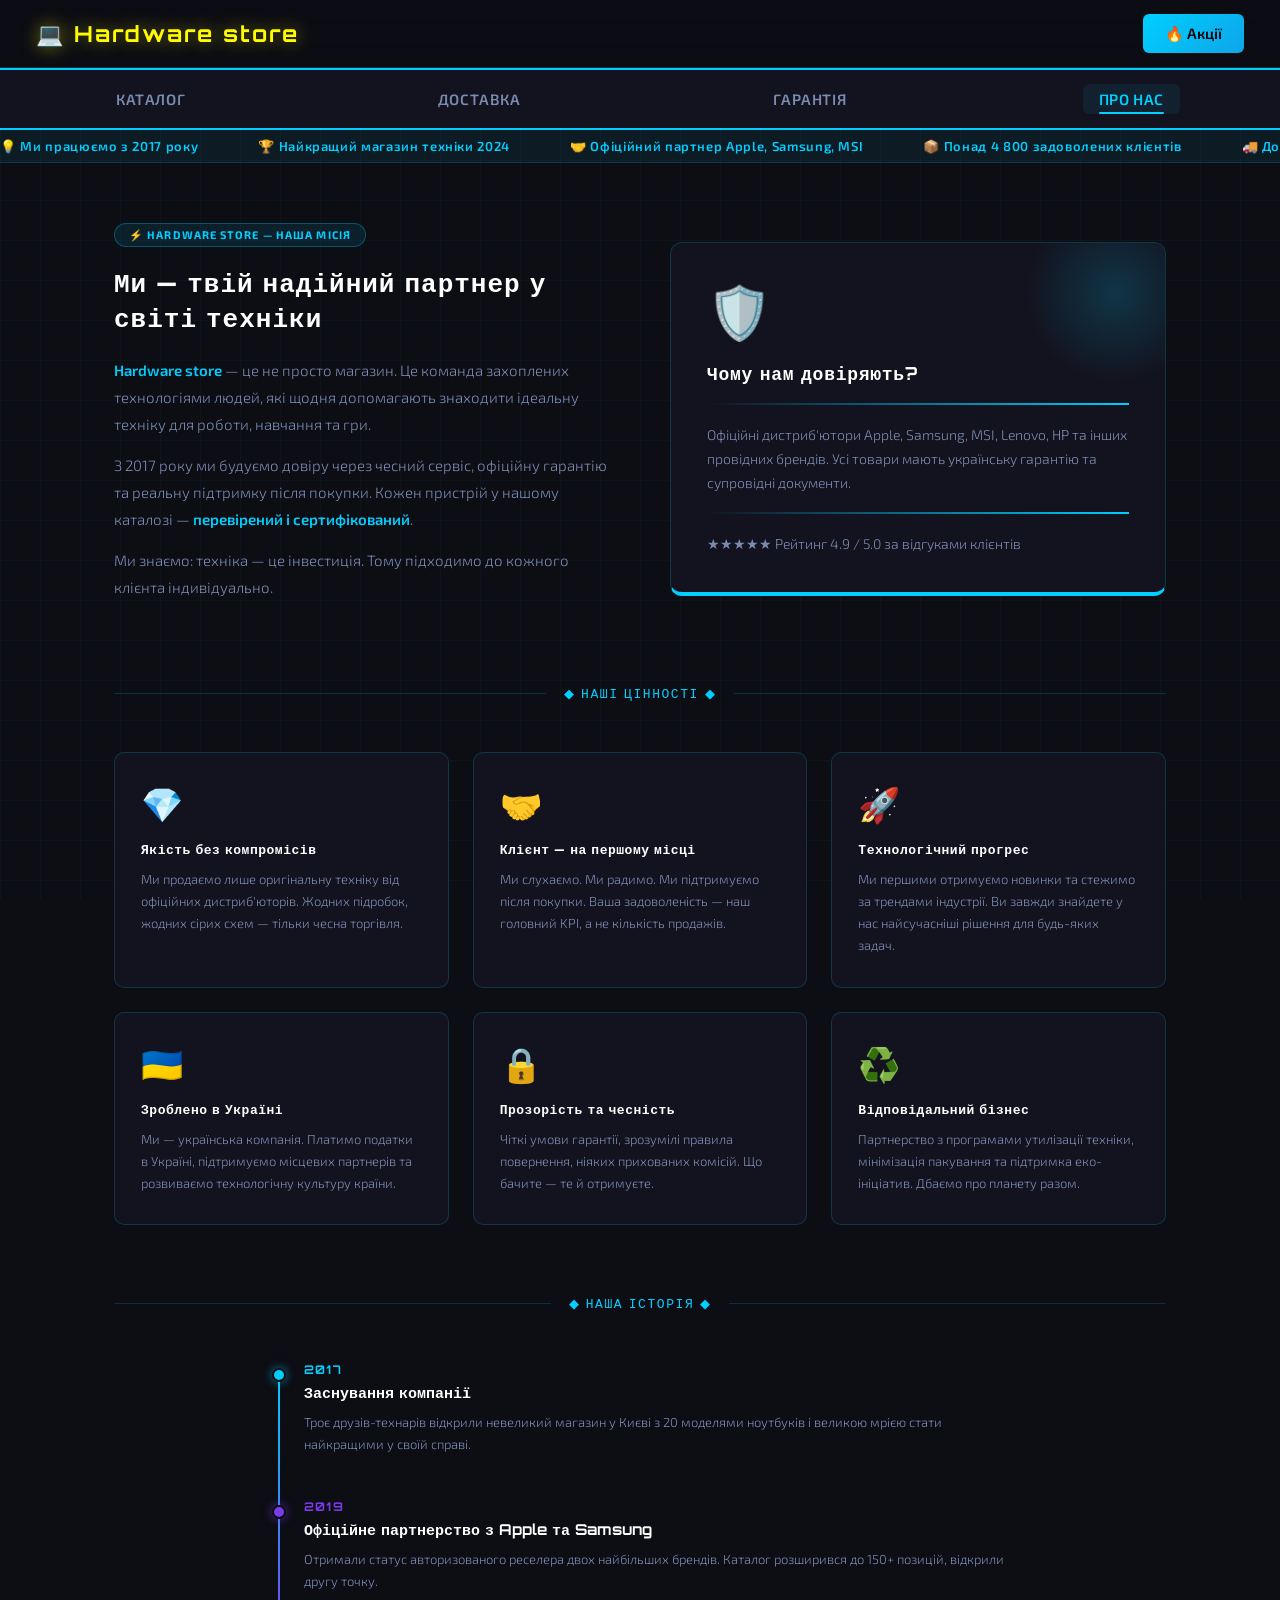
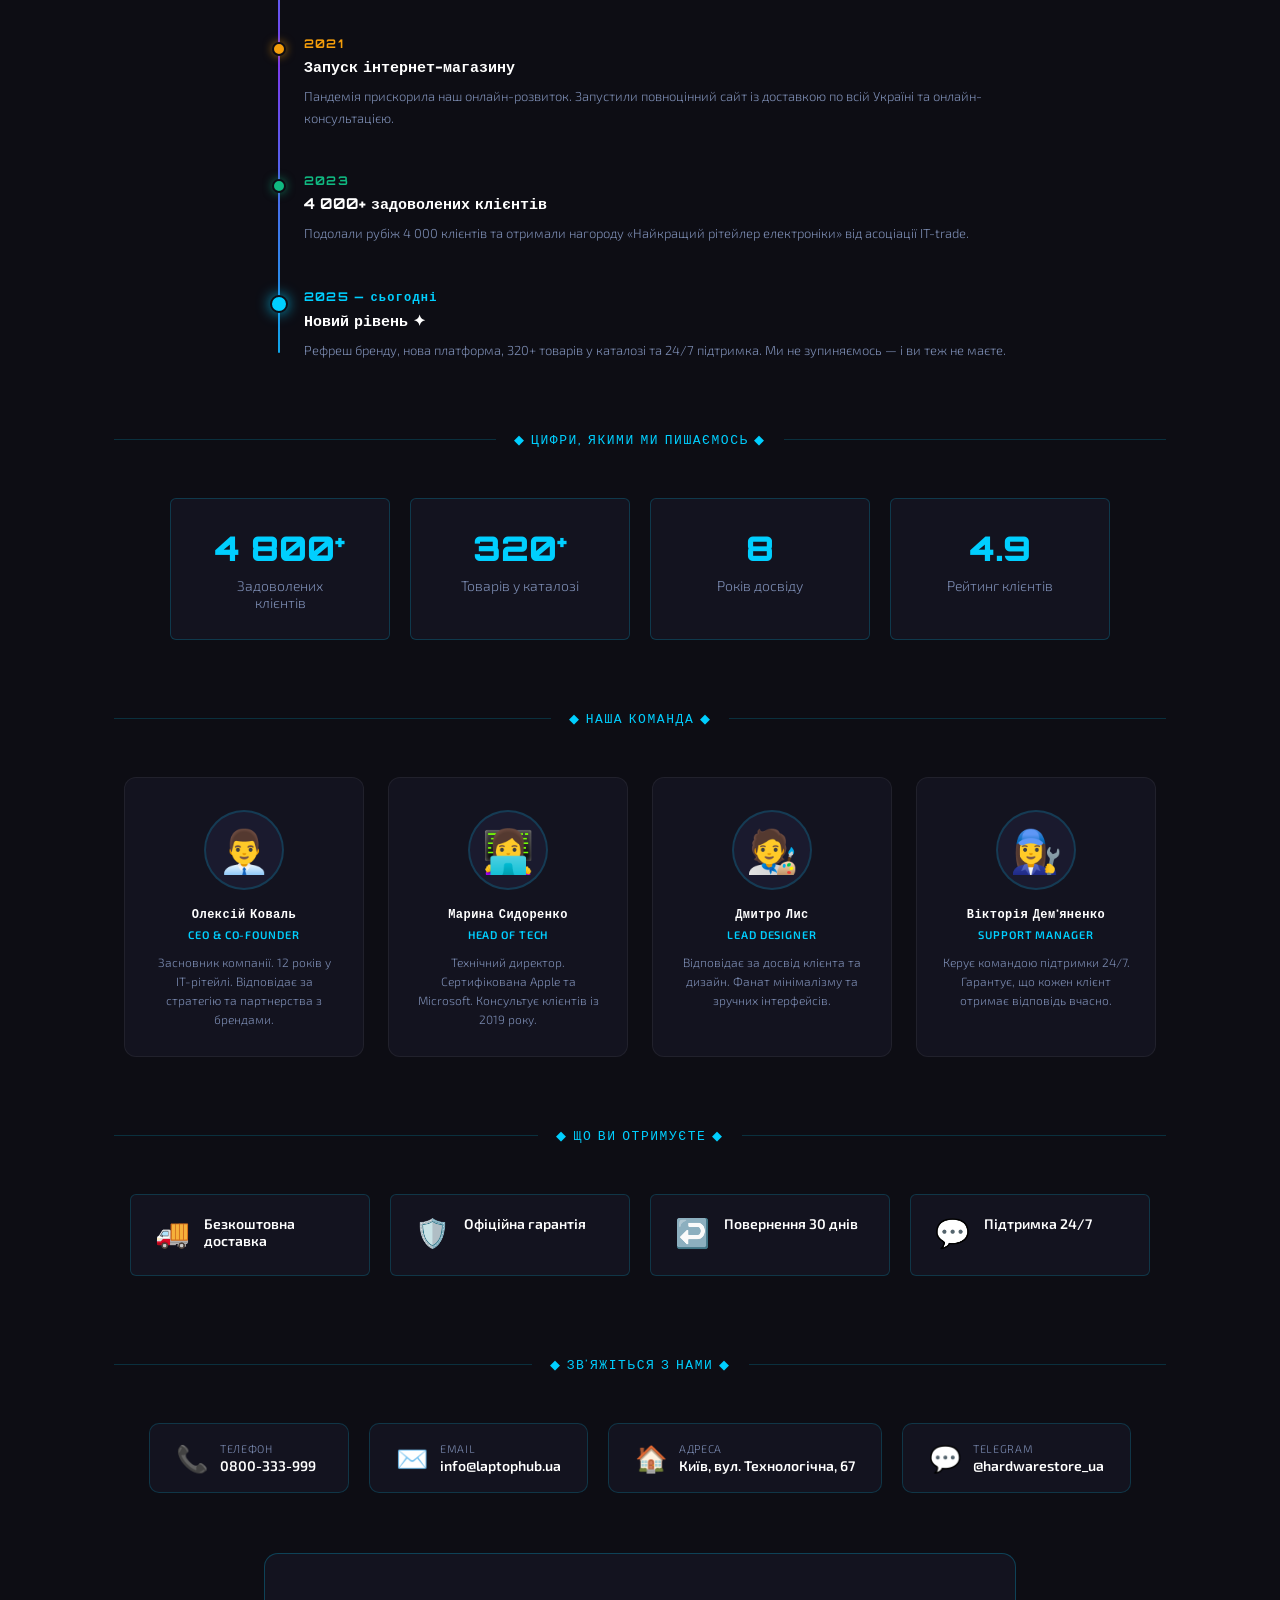
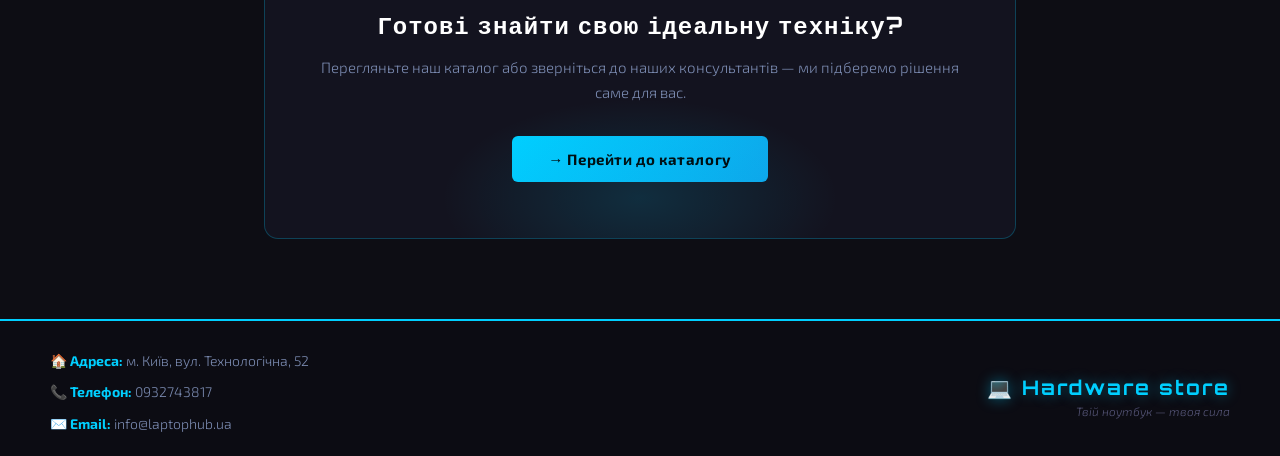
==== about.html @ 0d5cc2a9 "Create about.html" ====
<!DOCTYPE html>
<html lang="uk">
<head>
  <meta charset="UTF-8"/>
  <meta name="viewport" content="width=device-width, initial-scale=1.0"/>
  <title>Hardware store — Про нас</title>
  <link rel="preconnect" href="https://fonts.googleapis.com"/>
  <link rel="preconnect" href="https://fonts.gstatic.com" crossorigin/>
  <link href="https://fonts.googleapis.com/css2?family=Orbitron:wght@400;700;900&family=Exo+2:wght@300;400;600&display=swap" rel="stylesheet"/>
  <style>
    :root {
      --bg:     #0d0d14;
      --bg2:    #13131f;
      --bg3:    #1a1a2e;
      --cyan:   #00cfff;
      --yellow: #fffb00;
      --purple: #7c3aed;
      --blue:   #0ea5e9;
      --text:   #ccd6f6;
      --muted:  #7a8ab0;
      --border: rgba(0,207,255,0.18);
      --r:      6px;
    }

    *, *::before, *::after { box-sizing: border-box; margin: 0; padding: 0; }

    ::-webkit-scrollbar { width: 6px; }
    ::-webkit-scrollbar-track { background: var(--bg); }
    ::-webkit-scrollbar-thumb { background: var(--cyan); border-radius: 3px; }

    body {
      font-family: 'Exo 2', sans-serif;
      font-weight: 300;
      background-color: var(--bg);
      color: var(--text);
      overflow-x: hidden;
    }

    body::before {
      content: '';
      position: fixed;
      inset: 0;
      background-image:
        linear-gradient(rgba(0,207,255,0.04) 1px, transparent 1px),
        linear-gradient(90deg, rgba(0,207,255,0.04) 1px, transparent 1px);
      background-size: 40px 40px;
      pointer-events: none;
      z-index: 0;
    }

    /* HEADER */
    header {
      position: sticky; top: 0; z-index: 200;
      display: flex; justify-content: space-between; align-items: center;
      padding: 14px 36px;
      background-color: rgba(13,13,20,0.92);
      backdrop-filter: blur(14px);
      border-bottom: 1px solid var(--border);
      animation: slideDown .5s ease both;
    }
    @keyframes slideDown {
      from { transform: translateY(-100%); opacity: 0; }
      to   { transform: translateY(0);     opacity: 1; }
    }
    .logo {
      font-family: 'Orbitron', monospace;
      font-size: 22px; font-weight: 700;
      color: var(--yellow);
      letter-spacing: 2px;
      text-shadow: 0 0 18px rgba(255,251,0,.45);
      transition: text-shadow .3s;
    }
    .logo:hover { text-shadow: 0 0 30px rgba(255,251,0,.8); }
    .button {
      background: linear-gradient(135deg, #00cfff 0%, #0ea5e9 100%);
      color: #000; text-decoration: none;
      padding: 10px 22px; font-size: 15px;
      font-family: 'Exo 2', sans-serif; font-weight: 600;
      border-radius: var(--r); border: none;
      transition: box-shadow .3s, transform .2s;
    }
    .button:hover { box-shadow: 0 0 22px rgba(0,207,255,.6); transform: translateY(-2px); }

    /* NAV */
    nav {
      position: relative; z-index: 10;
      border-top: 2px solid var(--cyan); border-bottom: 2px solid var(--cyan);
      padding: 14px 100px;
      display: flex; gap: 10px; justify-content: space-between;
      background-color: var(--bg2);
    }
    .nav-link {
      font-size: 15px; font-weight: 600; color: var(--muted);
      text-decoration: none; padding: 6px 16px; border-radius: var(--r);
      letter-spacing: .04em; text-transform: uppercase; position: relative;
      transition: color .3s, background .3s;
    }
    .nav-link::after {
      content: ''; position: absolute;
      bottom: 0; left: 16px; right: 16px;
      height: 2px; background: var(--cyan);
      transform: scaleX(0); transition: transform .3s; border-radius: 2px;
    }
    .nav-link:hover, .nav-link.active { color: var(--cyan); background: rgba(0,207,255,.07); }
    .nav-link:hover::after, .nav-link.active::after { transform: scaleX(1); }

    /* TICKER */
    .ticker-wrap {
      overflow: hidden; background: rgba(0,207,255,.07);
      border-bottom: 1px solid var(--border); padding: 8px 0;
      position: relative; z-index: 5;
    }
    .ticker {
      display: flex; gap: 60px; width: max-content;
      animation: ticker 30s linear infinite;
    }
    .ticker:hover { animation-play-state: paused; }
    .ticker span {
      font-size: 13px; font-weight: 600; color: var(--cyan);
      white-space: nowrap; letter-spacing: .05em;
    }
    @keyframes ticker {
      from { transform: translateX(0); }
      to   { transform: translateX(-50%); }
    }

    /* KEYFRAMES */
    @keyframes fadeUp {
      from { opacity: 0; transform: translateY(24px); }
      to   { opacity: 1; transform: translateY(0); }
    }
    @keyframes cardIn {
      from { opacity: 0; transform: translateY(30px); }
      to   { opacity: 1; transform: translateY(0); }
    }
    @keyframes shimmer {
      0%   { background-position: -200% center; }
      100% { background-position: 200% center; }
    }

    main { position: relative; z-index: 5; }

    /* HERO */
    .about-hero {
      max-width: 1100px; margin: 60px auto 0; padding: 0 24px;
      display: grid; grid-template-columns: 1fr 1fr; gap: 60px; align-items: center;
    }
    .about-tag {
      display: inline-block;
      background: rgba(0,207,255,.1); border: 1px solid rgba(0,207,255,.3);
      color: var(--cyan); font-size: 11px; font-weight: 700;
      letter-spacing: .1em; text-transform: uppercase;
      padding: 4px 14px; border-radius: 100px;
      margin-bottom: 18px; animation: fadeUp .5s ease both;
    }
    .about-hero-text h1 {
      font-family: 'Orbitron', monospace;
      font-size: 26px; font-weight: 700; color: #fff;
      letter-spacing: 1px; margin-bottom: 22px; line-height: 1.35;
      animation: fadeUp .6s ease .05s both;
    }
    .about-hero-text p {
      color: var(--muted); font-size: 15px; line-height: 1.8;
      margin-bottom: 14px; animation: fadeUp .6s ease .1s both;
    }
    .about-hero-text p strong { color: var(--cyan); font-weight: 600; }
    .about-hero-visual { animation: fadeUp .7s ease .15s both; }
    .about-card {
      background: var(--bg2); border: 1px solid var(--border);
      border-bottom: 4px solid var(--cyan); border-radius: 12px;
      padding: 36px; position: relative; overflow: hidden;
    }
    .about-card::before {
      content: ''; position: absolute; top: -40px; right: -40px;
      width: 180px; height: 180px;
      background: radial-gradient(circle, rgba(0,207,255,.18) 0%, transparent 70%);
      pointer-events: none;
    }
    .about-card-icon { font-size: 52px; margin-bottom: 18px; display: block; }
    .about-card h2 {
      font-family: 'Orbitron', monospace; font-size: 18px; font-weight: 700;
      color: #fff; margin-bottom: 14px; letter-spacing: .04em;
    }
    .about-card p { color: var(--muted); font-size: 14px; line-height: 1.7; }
    .shine-bar {
      height: 2px; margin: 18px 0;
      background: linear-gradient(90deg, transparent, var(--cyan), transparent);
      background-size: 200%; animation: shimmer 3s linear infinite;
    }
    .star-rating { margin-top: 8px; font-size: 13px; color: var(--cyan); }

    /* DIVIDER */
    .section-divider {
      display: flex; align-items: center; gap: 18px;
      max-width: 1100px; margin: 70px auto 50px; padding: 0 24px;
    }
    .section-divider::before, .section-divider::after {
      content: ''; flex: 1; height: 1px; background: var(--border);
    }
    .section-divider span {
      font-family: 'Orbitron', monospace; font-size: 13px; color: var(--cyan);
      letter-spacing: .12em; text-transform: uppercase; white-space: nowrap;
    }

    /* VALUES */
    .values-section { max-width: 1100px; margin: 0 auto; padding: 0 24px; }
    .values-grid { display: grid; grid-template-columns: repeat(3, 1fr); gap: 24px; }
    .value-card {
      background: var(--bg2); border: 1px solid var(--border);
      border-radius: 10px; padding: 30px 26px;
      position: relative; overflow: hidden;
      transition: transform .3s, border-color .3s, box-shadow .3s;
      animation: cardIn .5s ease both;
    }
    .value-card:hover {
      transform: translateY(-6px);
      border-color: rgba(0,207,255,.45);
      box-shadow: 0 12px 36px rgba(0,207,255,.12);
    }
    .value-card::before {
      content: ''; position: absolute; top: 0; left: 0; right: 0; height: 2px;
      background: linear-gradient(90deg, transparent, var(--cyan), transparent);
      opacity: 0; transition: opacity .35s;
    }
    .value-card:hover::before { opacity: 1; }
    .value-icon { font-size: 34px; margin-bottom: 16px; display: block; }
    .value-title {
      font-family: 'Orbitron', monospace; font-size: 13px; font-weight: 700;
      color: #fff; margin-bottom: 10px; letter-spacing: .04em;
    }
    .value-desc { font-size: 13px; color: var(--muted); line-height: 1.7; }

    /* TIMELINE */
    .timeline-section { max-width: 800px; margin: 0 auto; padding: 0 24px; }
    .timeline { position: relative; padding-left: 40px; }
    .timeline::before {
      content: ''; position: absolute; left: 14px; top: 8px; bottom: 8px;
      width: 2px;
      background: linear-gradient(to bottom, var(--cyan), var(--purple), var(--blue));
      border-radius: 2px;
    }
    .tl-item { position: relative; margin-bottom: 44px; animation: fadeUp .5s ease both; }
    .tl-item:nth-child(1) { animation-delay: .05s; }
    .tl-item:nth-child(2) { animation-delay: .15s; }
    .tl-item:nth-child(3) { animation-delay: .25s; }
    .tl-item:nth-child(4) { animation-delay: .35s; }
    .tl-item:nth-child(5) { animation-delay: .45s; }
    .tl-dot {
      position: absolute; left: -32px; top: 6px;
      width: 14px; height: 14px; border-radius: 50%;
      background: var(--cyan); border: 2px solid var(--bg);
      box-shadow: 0 0 10px rgba(0,207,255,.6);
    }
    .tl-dot.purple { background: var(--purple); box-shadow: 0 0 10px rgba(124,58,237,.6); }
    .tl-dot.amber  { background: #f59e0b;       box-shadow: 0 0 10px rgba(245,158,11,.6); }
    .tl-dot.green  { background: #10b981;       box-shadow: 0 0 10px rgba(16,185,129,.6); }
    .tl-dot.big    { width: 18px; height: 18px; left: -34px; box-shadow: 0 0 14px rgba(0,207,255,.8); }
    .tl-year {
      font-family: 'Orbitron', monospace; font-size: 12px;
      color: var(--cyan); letter-spacing: .1em; margin-bottom: 6px; font-weight: 700;
    }
    .tl-year.purple { color: var(--purple); }
    .tl-year.amber  { color: #f59e0b; }
    .tl-year.green  { color: #10b981; }
    .tl-title {
      font-family: 'Orbitron', monospace; font-size: 15px;
      font-weight: 700; color: #fff; margin-bottom: 8px;
    }
    .tl-desc { font-size: 13px; color: var(--muted); line-height: 1.7; }

    /* STATS */
    .stats { max-width: 1100px; margin: 0 auto; padding: 0 20px; }
    .stats-row { display: flex; flex-wrap: wrap; justify-content: center; gap: 20px; }
    .stat-box {
      background: var(--bg2); border: 1px solid rgba(0,207,255,.2);
      border-radius: var(--r); padding: 28px 40px; width: 220px;
      text-align: center; color: white; cursor: default;
      transition: background .4s, border-color .4s, transform .3s, box-shadow .3s;
    }
    .stat-box:hover {
      background: var(--bg3); border-color: orange;
      transform: translateY(-4px); box-shadow: 0 10px 30px rgba(255,165,0,.15);
    }
    .stat-number {
      font-family: 'Orbitron', monospace; font-size: 34px; font-weight: 900;
      color: var(--cyan); margin-bottom: 8px; transition: color .4s;
    }
    .stat-number sup { font-size: 22px; }
    .stat-box:hover .stat-number { color: orange; }
    .stat-label { font-size: 14px; color: var(--muted); }

    /* TEAM */
    .team-section { max-width: 1100px; margin: 0 auto; padding: 0 24px; }
    .team-grid { display: flex; flex-wrap: wrap; gap: 24px; justify-content: center; }
    .team-card {
      background: var(--bg2); border: 1px solid rgba(255,255,255,.06);
      border-radius: 12px; width: 240px; padding: 32px 24px 26px;
      text-align: center; position: relative; overflow: hidden;
      transition: transform .35s, box-shadow .35s, border-color .35s;
      animation: cardIn .5s ease both;
    }
    .team-card:nth-child(1) { animation-delay: .05s; }
    .team-card:nth-child(2) { animation-delay: .13s; }
    .team-card:nth-child(3) { animation-delay: .21s; }
    .team-card:nth-child(4) { animation-delay: .29s; }
    .team-card:hover { transform: translateY(-8px); box-shadow: 0 16px 44px rgba(0,207,255,.18); border-color: var(--cyan); }
    .team-card::after {
      content: ''; position: absolute; bottom: 0; left: 0; right: 0;
      height: 3px; background: linear-gradient(90deg, transparent, var(--cyan), transparent);
      opacity: 0; transition: opacity .35s;
    }
    .team-card:hover::after { opacity: 1; }
    .team-avatar {
      width: 80px; height: 80px; border-radius: 50%;
      border: 2px solid var(--border); margin: 0 auto 16px;
      font-size: 42px; display: flex; align-items: center; justify-content: center;
      background: var(--bg3); transition: border-color .35s;
    }
    .team-card:hover .team-avatar { border-color: var(--cyan); }
    .team-name {
      font-family: 'Orbitron', monospace; font-size: 12px; font-weight: 700;
      color: #fff; margin-bottom: 6px; letter-spacing: .04em;
    }
    .team-role {
      font-size: 11px; color: var(--cyan); font-weight: 600;
      letter-spacing: .08em; text-transform: uppercase; margin-bottom: 12px;
    }
    .team-bio { font-size: 12px; color: var(--muted); line-height: 1.6; }

    /* FEATURES */
    .features-row {
      display: flex; flex-wrap: wrap; gap: 20px;
      max-width: 1100px; margin: 0 auto 80px; padding: 0 20px; justify-content: center;
    }
    .feat-item {
      display: flex; align-items: flex-start; gap: 14px;
      background: var(--bg2); border: 1px solid var(--border);
      border-radius: var(--r); padding: 20px 24px; width: 240px;
      cursor: default; transition: border-color .3s, transform .3s;
    }
    .feat-item:hover { border-color: var(--cyan); transform: translateY(-4px); }
    .feat-icon { font-size: 28px; flex-shrink: 0; }
    .feat-body strong { display: block; font-size: 14px; font-weight: 600; color: #fff; margin-bottom: 6px; }
    .feat-tip {
      display: block; font-size: 12px; color: var(--muted); line-height: 1.5;
      max-height: 0; overflow: hidden; opacity: 0;
      transition: max-height .35s ease, opacity .35s;
    }
    .feat-item:hover .feat-tip { max-height: 60px; opacity: 1; }

    /* CONTACTS */
    .contacts-bar {
      max-width: 1100px; margin: 0 auto 60px; padding: 0 24px;
      display: flex; flex-wrap: wrap; gap: 20px; justify-content: center;
    }
    .contact-chip {
      display: flex; align-items: center; gap: 12px;
      background: var(--bg2); border: 1px solid var(--border);
      border-radius: 10px; padding: 18px 26px;
      text-decoration: none; color: var(--text); font-size: 14px; min-width: 200px;
      transition: border-color .3s, transform .3s, box-shadow .3s;
    }
    .contact-chip:hover { border-color: var(--cyan); transform: translateY(-4px); box-shadow: 0 10px 30px rgba(0,207,255,.13); }
    .contact-chip-icon { font-size: 26px; }
    .contact-chip-label { font-size: 11px; color: var(--muted); margin-bottom: 2px; letter-spacing: .06em; text-transform: uppercase; }
    .contact-chip-val { font-weight: 600; color: #fff; }

    /* CTA */
    .cta-block { max-width: 800px; margin: 0 auto 80px; padding: 0 24px; text-align: center; }
    .cta-inner {
      background: var(--bg2); border: 1px solid rgba(0,207,255,.25);
      border-radius: 14px; padding: 56px 48px;
      position: relative; overflow: hidden;
    }
    .cta-inner::before {
      content: ''; position: absolute; bottom: -60px; left: 50%;
      transform: translateX(-50%); width: 400px; height: 200px;
      background: radial-gradient(ellipse, rgba(0,207,255,.14) 0%, transparent 70%);
      pointer-events: none;
    }
    .cta-inner h2 {
      font-family: 'Orbitron', monospace; font-size: 24px; font-weight: 700;
      color: #fff; margin-bottom: 14px; letter-spacing: .04em;
    }
    .cta-inner p { color: var(--muted); font-size: 15px; margin-bottom: 30px; line-height: 1.7; }
    .cta-btn {
      background: linear-gradient(135deg, var(--cyan) 0%, #0ea5e9 100%);
      color: #000; font-family: 'Exo 2', sans-serif; font-weight: 700;
      font-size: 15px; padding: 14px 36px; border-radius: var(--r);
      text-decoration: none; display: inline-block;
      transition: box-shadow .3s, transform .2s; letter-spacing: .04em;
    }
    .cta-btn:hover { box-shadow: 0 0 28px rgba(0,207,255,.6); transform: translateY(-2px); }

    /* FOOTER */
    footer {
      position: relative; z-index: 5;
      background-color: rgba(13,13,20,.96); border-top: 2px solid var(--cyan);
      display: flex; justify-content: space-between; align-items: center;
      padding: 28px 50px; backdrop-filter: blur(10px);
    }
    .footer-text { font-size: 14px; color: var(--muted); margin-bottom: 8px; line-height: 1.7; }
    .footer-text span { color: var(--cyan); font-weight: 700; }
    .address::before { content: "🏠 "; }
    .tel::before     { content: "📞 "; }
    .mail::before    { content: "✉️ "; }
    .footer-logo { text-align: right; }
    .footer-logo-text {
      font-family: 'Orbitron', monospace; font-size: 20px; font-weight: 700;
      color: var(--cyan); letter-spacing: 2px; text-shadow: 0 0 14px rgba(0,207,255,.4);
    }
    .footer-slogan { font-size: 12px; color: #555577; margin-top: 4px; font-style: italic; }

    /* RESPONSIVE */
    @media (max-width: 900px) {
      nav { padding: 12px 20px; flex-wrap: wrap; gap: 6px; }
      .about-hero { grid-template-columns: 1fr; gap: 32px; }
      .values-grid { grid-template-columns: 1fr; }
      .team-card { width: 100%; max-width: 340px; }
      .feat-item { width: 100%; max-width: 340px; }
      footer { flex-direction: column; gap: 20px; text-align: center; }
      .footer-logo { text-align: center; }
      .stats-row { flex-direction: column; align-items: center; }
    }
  </style>
</head>
<body>

  <header>
    <p class="logo">💻 Hardware store</p>
    <a class="button" href="#">🔥 Акції</a>
  </header>

  <nav>
    <a class="nav-link" href="index.html">Каталог</a>
    <a class="nav-link" href="#">Доставка</a>
    <a class="nav-link" href="#">Гарантія</a>
    <a class="nav-link active" href="about.html">Про нас</a>
  </nav>

  <div class="ticker-wrap">
    <div class="ticker">
      <span>💡 Ми працюємо з 2017 року</span>
      <span>🏆 Найкращий магазин техніки 2024</span>
      <span>🤝 Офіційний партнер Apple, Samsung, MSI</span>
      <span>📦 Понад 4 800 задоволених клієнтів</span>
      <span>🚚 Доставка по всій Україні</span>
      <span>⭐ Рейтинг 4.9 за відгуками</span>
      <span>💡 Ми працюємо з 2017 року</span>
      <span>🏆 Найкращий магазин техніки 2024</span>
      <span>🤝 Офіційний партнер Apple, Samsung, MSI</span>
      <span>📦 Понад 4 800 задоволених клієнтів</span>
    </div>
  </div>

  <main>

    <!-- HERO -->
    <div class="about-hero">
      <div class="about-hero-text">
        <span class="about-tag">⚡ Hardware store — наша місія</span>
        <h1>Ми — твій надійний партнер у світі техніки</h1>
        <p><strong>Hardware store</strong> — це не просто магазин. Це команда захоплених технологіями людей, які щодня допомагають знаходити ідеальну техніку для роботи, навчання та гри.</p>
        <p>З 2017 року ми будуємо довіру через чесний сервіс, офіційну гарантію та реальну підтримку після покупки. Кожен пристрій у нашому каталозі — <strong>перевірений і сертифікований</strong>.</p>
        <p>Ми знаємо: техніка — це інвестиція. Тому підходимо до кожного клієнта індивідуально.</p>
      </div>
      <div class="about-hero-visual">
        <div class="about-card">
          <span class="about-card-icon">🛡️</span>
          <h2>Чому нам довіряють?</h2>
          <div class="shine-bar"></div>
          <p>Офіційні дистриб'ютори Apple, Samsung, MSI, Lenovo, HP та інших провідних брендів. Усі товари мають українську гарантію та супровідні документи.</p>
          <div class="shine-bar"></div>
          <p class="star-rating">★★★★★ Рейтинг 4.9 / 5.0 за відгуками клієнтів</p>
        </div>
      </div>
    </div>

    <!-- VALUES -->
    <div class="section-divider"><span>◆ Наші цінності ◆</span></div>
    <div class="values-section">
      <div class="values-grid">
        <div class="value-card">
          <span class="value-icon">💎</span>
          <div class="value-title">Якість без компромісів</div>
          <p class="value-desc">Ми продаємо лише оригінальну техніку від офіційних дистриб'юторів. Жодних підробок, жодних сірих схем — тільки чесна торгівля.</p>
        </div>
        <div class="value-card" style="animation-delay:.1s">
          <span class="value-icon">🤝</span>
          <div class="value-title">Клієнт — на першому місці</div>
          <p class="value-desc">Ми слухаємо. Ми радимо. Ми підтримуємо після покупки. Ваша задоволеність — наш головний KPI, а не кількість продажів.</p>
        </div>
        <div class="value-card" style="animation-delay:.2s">
          <span class="value-icon">🚀</span>
          <div class="value-title">Технологічний прогрес</div>
          <p class="value-desc">Ми першими отримуємо новинки та стежимо за трендами індустрії. Ви завжди знайдете у нас найсучасніші рішення для будь-яких задач.</p>
        </div>
        <div class="value-card" style="animation-delay:.05s">
          <span class="value-icon">🇺🇦</span>
          <div class="value-title">Зроблено в Україні</div>
          <p class="value-desc">Ми — українська компанія. Платимо податки в Україні, підтримуємо місцевих партнерів та розвиваємо технологічну культуру країни.</p>
        </div>
        <div class="value-card" style="animation-delay:.15s">
          <span class="value-icon">🔒</span>
          <div class="value-title">Прозорість та чесність</div>
          <p class="value-desc">Чіткі умови гарантії, зрозумілі правила повернення, ніяких прихованих комісій. Що бачите — те й отримуєте.</p>
        </div>
        <div class="value-card" style="animation-delay:.25s">
          <span class="value-icon">♻️</span>
          <div class="value-title">Відповідальний бізнес</div>
          <p class="value-desc">Партнерство з програмами утилізації техніки, мінімізація пакування та підтримка еко-ініціатив. Дбаємо про планету разом.</p>
        </div>
      </div>
    </div>

    <!-- TIMELINE -->
    <div class="section-divider"><span>◆ Наша історія ◆</span></div>
    <div class="timeline-section">
      <div class="timeline">
        <div class="tl-item">
          <div class="tl-dot"></div>
          <div class="tl-year">2017</div>
          <div class="tl-title">Заснування компанії</div>
          <p class="tl-desc">Троє друзів-технарів відкрили невеликий магазин у Києві з 20 моделями ноутбуків і великою мрією стати найкращими у своїй справі.</p>
        </div>
        <div class="tl-item">
          <div class="tl-dot purple"></div>
          <div class="tl-year purple">2019</div>
          <div class="tl-title">Офіційне партнерство з Apple та Samsung</div>
          <p class="tl-desc">Отримали статус авторизованого реселера двох найбільших брендів. Каталог розширився до 150+ позицій, відкрили другу точку.</p>
        </div>
        <div class="tl-item">
          <div class="tl-dot amber"></div>
          <div class="tl-year amber">2021</div>
          <div class="tl-title">Запуск інтернет-магазину</div>
          <p class="tl-desc">Пандемія прискорила наш онлайн-розвиток. Запустили повноцінний сайт із доставкою по всій Україні та онлайн-консультацією.</p>
        </div>
        <div class="tl-item">
          <div class="tl-dot green"></div>
          <div class="tl-year green">2023</div>
          <div class="tl-title">4 000+ задоволених клієнтів</div>
          <p class="tl-desc">Подолали рубіж 4 000 клієнтів та отримали нагороду «Найкращий рітейлер електроніки» від асоціації IT-trade.</p>
        </div>
        <div class="tl-item">
          <div class="tl-dot big"></div>
          <div class="tl-year">2025 — сьогодні</div>
          <div class="tl-title">Новий рівень ✦</div>
          <p class="tl-desc">Рефреш бренду, нова платформа, 320+ товарів у каталозі та 24/7 підтримка. Ми не зупиняємось — і ви теж не маєте.</p>
        </div>
      </div>
    </div>

    <!-- STATS -->
    <div class="section-divider"><span>◆ Цифри, якими ми пишаємось ◆</span></div>
    <div class="stats">
      <div class="stats-row">
        <div class="stat-box">
          <div class="stat-number">4 800<sup>+</sup></div>
          <div class="stat-label">Задоволених клієнтів</div>
        </div>
        <div class="stat-box">
          <div class="stat-number">320<sup>+</sup></div>
          <div class="stat-label">Товарів у каталозі</div>
        </div>
        <div class="stat-box">
          <div class="stat-number">8</div>
          <div class="stat-label">Років досвіду</div>
        </div>
        <div class="stat-box">
          <div class="stat-number">4.9</div>
          <div class="stat-label">Рейтинг клієнтів</div>
        </div>
      </div>
    </div>

    <!-- TEAM -->
    <div class="section-divider"><span>◆ Наша команда ◆</span></div>
    <div class="team-section">
      <div class="team-grid">
        <div class="team-card">
          <div class="team-avatar">👨‍💼</div>
          <div class="team-name">Олексій Коваль</div>
          <div class="team-role">CEO &amp; Co-founder</div>
          <p class="team-bio">Засновник компанії. 12 років у IT-рітейлі. Відповідає за стратегію та партнерства з брендами.</p>
        </div>
        <div class="team-card">
          <div class="team-avatar">👩‍💻</div>
          <div class="team-name">Марина Сидоренко</div>
          <div class="team-role">Head of Tech</div>
          <p class="team-bio">Технічний директор. Сертифікована Apple та Microsoft. Консультує клієнтів із 2019 року.</p>
        </div>
        <div class="team-card">
          <div class="team-avatar">🧑‍🎨</div>
          <div class="team-name">Дмитро Лис</div>
          <div class="team-role">Lead Designer</div>
          <p class="team-bio">Відповідає за досвід клієнта та дизайн. Фанат мінімалізму та зручних інтерфейсів.</p>
        </div>
        <div class="team-card">
          <div class="team-avatar">👩‍🔧</div>
          <div class="team-name">Вікторія Дем'яненко</div>
          <div class="team-role">Support Manager</div>
          <p class="team-bio">Керує командою підтримки 24/7. Гарантує, що кожен клієнт отримає відповідь вчасно.</p>
        </div>
      </div>
    </div>

    <!-- FEATURES -->
    <div class="section-divider"><span>◆ Що ви отримуєте ◆</span></div>
    <div class="features-row">
      <div class="feat-item">
        <div class="feat-icon">🚚</div>
        <div class="feat-body">
          <strong>Безкоштовна доставка</strong>
          <span class="feat-tip">На замовлення від 2 000 ₴ по всій Україні</span>
        </div>
      </div>
      <div class="feat-item">
        <div class="feat-icon">🛡️</div>
        <div class="feat-body">
          <strong>Офіційна гарантія</strong>
          <span class="feat-tip">12–24 місяці на всі товари</span>
        </div>
      </div>
      <div class="feat-item">
        <div class="feat-icon">↩️</div>
        <div class="feat-body">
          <strong>Повернення 30 днів</strong>
          <span class="feat-tip">Не підійшло — повернемо без питань</span>
        </div>
      </div>
      <div class="feat-item">
        <div class="feat-icon">💬</div>
        <div class="feat-body">
          <strong>Підтримка 24/7</strong>
          <span class="feat-tip">Завжди на зв'язку в чаті або телефоном</span>
        </div>
      </div>
    </div>

    <!-- CONTACTS -->
    <div class="section-divider"><span>◆ Зв'яжіться з нами ◆</span></div>
    <div class="contacts-bar">
      <a class="contact-chip" href="tel:0800333999">
        <span class="contact-chip-icon">📞</span>
        <div>
          <div class="contact-chip-label">Телефон</div>
          <div class="contact-chip-val">0800-333-999</div>
        </div>
      </a>
      <a class="contact-chip" href="mailto:info@laptophub.ua">
        <span class="contact-chip-icon">✉️</span>
        <div>
          <div class="contact-chip-label">Email</div>
          <div class="contact-chip-val">info@laptophub.ua</div>
        </div>
      </a>
      <a class="contact-chip" href="#">
        <span class="contact-chip-icon">🏠</span>
        <div>
          <div class="contact-chip-label">Адреса</div>
          <div class="contact-chip-val">Київ, вул. Технологічна, 67</div>
        </div>
      </a>
      <a class="contact-chip" href="#">
        <span class="contact-chip-icon">💬</span>
        <div>
          <div class="contact-chip-label">Telegram</div>
          <div class="contact-chip-val">@hardwarestore_ua</div>
        </div>
      </a>
    </div>

    <!-- CTA -->
    <div class="cta-block">
      <div class="cta-inner">
        <h2>Готові знайти свою ідеальну техніку?</h2>
        <p>Перегляньте наш каталог або зверніться до наших консультантів — ми підберемо рішення саме для вас.</p>
        <a class="cta-btn" href="index.html">→ Перейти до каталогу</a>
      </div>
    </div>

  </main>

  <footer>
    <div class="contacts">
      <p class="footer-text"><span class="address">Адреса:</span> м. Київ, вул. Технологічна, 52</p>
      <p class="footer-text"><span class="tel">Телефон:</span> 0932743817</p>
      <p class="footer-text"><span class="mail">Email:</span> info@laptophub.ua</p>
    </div>
    <div class="footer-logo">
      <p class="footer-logo-text">💻 Hardware store</p>
      <p class="footer-slogan">Твій ноутбук — твоя сила</p>
    </div>
  </footer>

</body>
</html>
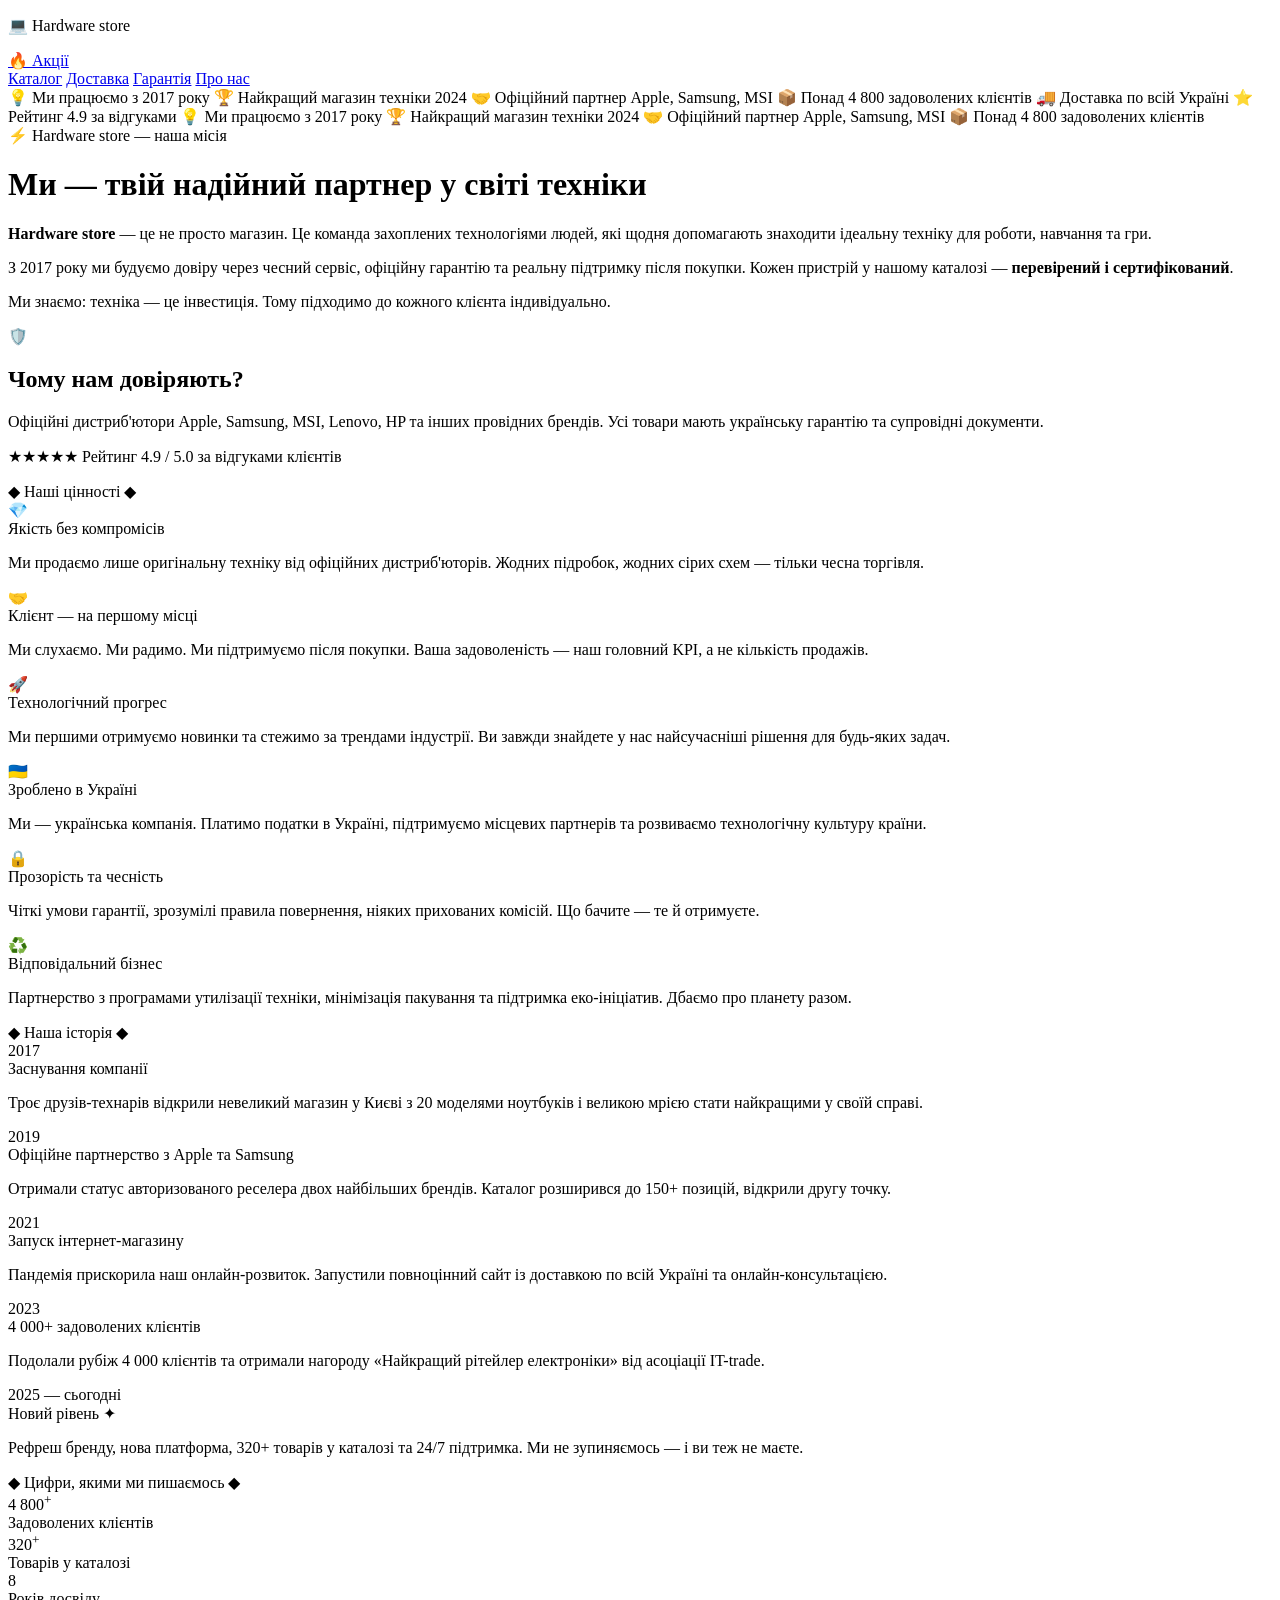
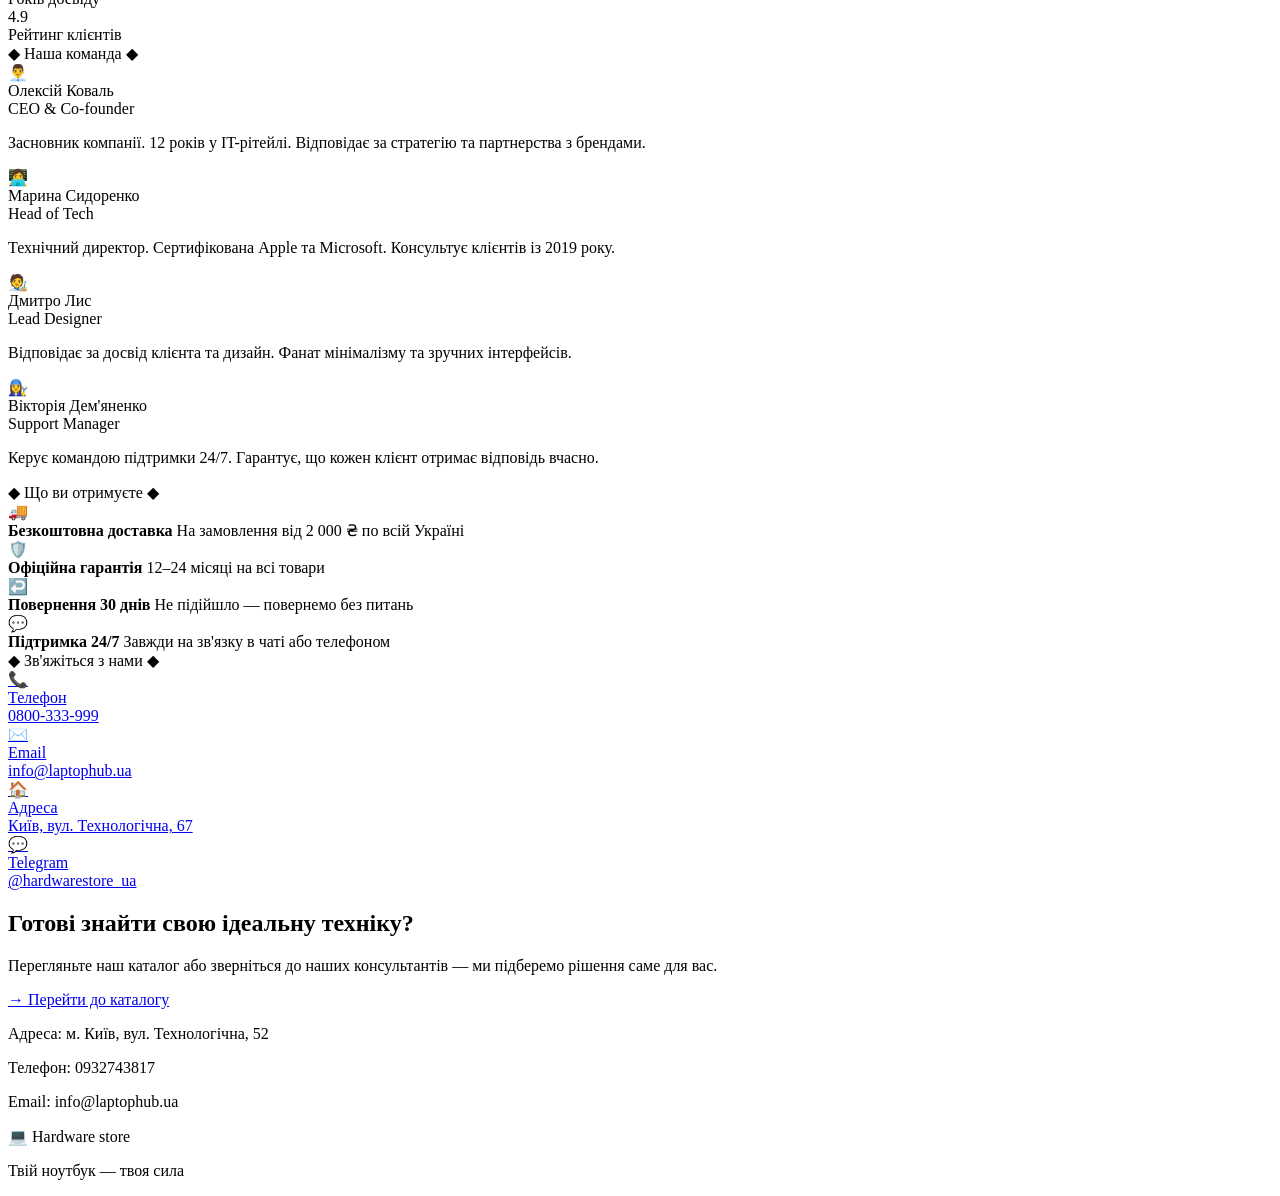
==== commit 933fb284: "Update about.html" ====
--- a/about.html
+++ b/about.html
@@ -7,422 +7,8 @@
   <link rel="preconnect" href="https://fonts.googleapis.com"/>
   <link rel="preconnect" href="https://fonts.gstatic.com" crossorigin/>
   <link href="https://fonts.googleapis.com/css2?family=Orbitron:wght@400;700;900&family=Exo+2:wght@300;400;600&display=swap" rel="stylesheet"/>
-  <style>
-    :root {
-      --bg:     #0d0d14;
-      --bg2:    #13131f;
-      --bg3:    #1a1a2e;
-      --cyan:   #00cfff;
-      --yellow: #fffb00;
-      --purple: #7c3aed;
-      --blue:   #0ea5e9;
-      --text:   #ccd6f6;
-      --muted:  #7a8ab0;
-      --border: rgba(0,207,255,0.18);
-      --r:      6px;
-    }
-
-    *, *::before, *::after { box-sizing: border-box; margin: 0; padding: 0; }
-
-    ::-webkit-scrollbar { width: 6px; }
-    ::-webkit-scrollbar-track { background: var(--bg); }
-    ::-webkit-scrollbar-thumb { background: var(--cyan); border-radius: 3px; }
-
-    body {
-      font-family: 'Exo 2', sans-serif;
-      font-weight: 300;
-      background-color: var(--bg);
-      color: var(--text);
-      overflow-x: hidden;
-    }
-
-    body::before {
-      content: '';
-      position: fixed;
-      inset: 0;
-      background-image:
-        linear-gradient(rgba(0,207,255,0.04) 1px, transparent 1px),
-        linear-gradient(90deg, rgba(0,207,255,0.04) 1px, transparent 1px);
-      background-size: 40px 40px;
-      pointer-events: none;
-      z-index: 0;
-    }
-
-    /* HEADER */
-    header {
-      position: sticky; top: 0; z-index: 200;
-      display: flex; justify-content: space-between; align-items: center;
-      padding: 14px 36px;
-      background-color: rgba(13,13,20,0.92);
-      backdrop-filter: blur(14px);
-      border-bottom: 1px solid var(--border);
-      animation: slideDown .5s ease both;
-    }
-    @keyframes slideDown {
-      from { transform: translateY(-100%); opacity: 0; }
-      to   { transform: translateY(0);     opacity: 1; }
-    }
-    .logo {
-      font-family: 'Orbitron', monospace;
-      font-size: 22px; font-weight: 700;
-      color: var(--yellow);
-      letter-spacing: 2px;
-      text-shadow: 0 0 18px rgba(255,251,0,.45);
-      transition: text-shadow .3s;
-    }
-    .logo:hover { text-shadow: 0 0 30px rgba(255,251,0,.8); }
-    .button {
-      background: linear-gradient(135deg, #00cfff 0%, #0ea5e9 100%);
-      color: #000; text-decoration: none;
-      padding: 10px 22px; font-size: 15px;
-      font-family: 'Exo 2', sans-serif; font-weight: 600;
-      border-radius: var(--r); border: none;
-      transition: box-shadow .3s, transform .2s;
-    }
-    .button:hover { box-shadow: 0 0 22px rgba(0,207,255,.6); transform: translateY(-2px); }
-
-    /* NAV */
-    nav {
-      position: relative; z-index: 10;
-      border-top: 2px solid var(--cyan); border-bottom: 2px solid var(--cyan);
-      padding: 14px 100px;
-      display: flex; gap: 10px; justify-content: space-between;
-      background-color: var(--bg2);
-    }
-    .nav-link {
-      font-size: 15px; font-weight: 600; color: var(--muted);
-      text-decoration: none; padding: 6px 16px; border-radius: var(--r);
-      letter-spacing: .04em; text-transform: uppercase; position: relative;
-      transition: color .3s, background .3s;
-    }
-    .nav-link::after {
-      content: ''; position: absolute;
-      bottom: 0; left: 16px; right: 16px;
-      height: 2px; background: var(--cyan);
-      transform: scaleX(0); transition: transform .3s; border-radius: 2px;
-    }
-    .nav-link:hover, .nav-link.active { color: var(--cyan); background: rgba(0,207,255,.07); }
-    .nav-link:hover::after, .nav-link.active::after { transform: scaleX(1); }
-
-    /* TICKER */
-    .ticker-wrap {
-      overflow: hidden; background: rgba(0,207,255,.07);
-      border-bottom: 1px solid var(--border); padding: 8px 0;
-      position: relative; z-index: 5;
-    }
-    .ticker {
-      display: flex; gap: 60px; width: max-content;
-      animation: ticker 30s linear infinite;
-    }
-    .ticker:hover { animation-play-state: paused; }
-    .ticker span {
-      font-size: 13px; font-weight: 600; color: var(--cyan);
-      white-space: nowrap; letter-spacing: .05em;
-    }
-    @keyframes ticker {
-      from { transform: translateX(0); }
-      to   { transform: translateX(-50%); }
-    }
-
-    /* KEYFRAMES */
-    @keyframes fadeUp {
-      from { opacity: 0; transform: translateY(24px); }
-      to   { opacity: 1; transform: translateY(0); }
-    }
-    @keyframes cardIn {
-      from { opacity: 0; transform: translateY(30px); }
-      to   { opacity: 1; transform: translateY(0); }
-    }
-    @keyframes shimmer {
-      0%   { background-position: -200% center; }
-      100% { background-position: 200% center; }
-    }
-
-    main { position: relative; z-index: 5; }
-
-    /* HERO */
-    .about-hero {
-      max-width: 1100px; margin: 60px auto 0; padding: 0 24px;
-      display: grid; grid-template-columns: 1fr 1fr; gap: 60px; align-items: center;
-    }
-    .about-tag {
-      display: inline-block;
-      background: rgba(0,207,255,.1); border: 1px solid rgba(0,207,255,.3);
-      color: var(--cyan); font-size: 11px; font-weight: 700;
-      letter-spacing: .1em; text-transform: uppercase;
-      padding: 4px 14px; border-radius: 100px;
-      margin-bottom: 18px; animation: fadeUp .5s ease both;
-    }
-    .about-hero-text h1 {
-      font-family: 'Orbitron', monospace;
-      font-size: 26px; font-weight: 700; color: #fff;
-      letter-spacing: 1px; margin-bottom: 22px; line-height: 1.35;
-      animation: fadeUp .6s ease .05s both;
-    }
-    .about-hero-text p {
-      color: var(--muted); font-size: 15px; line-height: 1.8;
-      margin-bottom: 14px; animation: fadeUp .6s ease .1s both;
-    }
-    .about-hero-text p strong { color: var(--cyan); font-weight: 600; }
-    .about-hero-visual { animation: fadeUp .7s ease .15s both; }
-    .about-card {
-      background: var(--bg2); border: 1px solid var(--border);
-      border-bottom: 4px solid var(--cyan); border-radius: 12px;
-      padding: 36px; position: relative; overflow: hidden;
-    }
-    .about-card::before {
-      content: ''; position: absolute; top: -40px; right: -40px;
-      width: 180px; height: 180px;
-      background: radial-gradient(circle, rgba(0,207,255,.18) 0%, transparent 70%);
-      pointer-events: none;
-    }
-    .about-card-icon { font-size: 52px; margin-bottom: 18px; display: block; }
-    .about-card h2 {
-      font-family: 'Orbitron', monospace; font-size: 18px; font-weight: 700;
-      color: #fff; margin-bottom: 14px; letter-spacing: .04em;
-    }
-    .about-card p { color: var(--muted); font-size: 14px; line-height: 1.7; }
-    .shine-bar {
-      height: 2px; margin: 18px 0;
-      background: linear-gradient(90deg, transparent, var(--cyan), transparent);
-      background-size: 200%; animation: shimmer 3s linear infinite;
-    }
-    .star-rating { margin-top: 8px; font-size: 13px; color: var(--cyan); }
-
-    /* DIVIDER */
-    .section-divider {
-      display: flex; align-items: center; gap: 18px;
-      max-width: 1100px; margin: 70px auto 50px; padding: 0 24px;
-    }
-    .section-divider::before, .section-divider::after {
-      content: ''; flex: 1; height: 1px; background: var(--border);
-    }
-    .section-divider span {
-      font-family: 'Orbitron', monospace; font-size: 13px; color: var(--cyan);
-      letter-spacing: .12em; text-transform: uppercase; white-space: nowrap;
-    }
-
-    /* VALUES */
-    .values-section { max-width: 1100px; margin: 0 auto; padding: 0 24px; }
-    .values-grid { display: grid; grid-template-columns: repeat(3, 1fr); gap: 24px; }
-    .value-card {
-      background: var(--bg2); border: 1px solid var(--border);
-      border-radius: 10px; padding: 30px 26px;
-      position: relative; overflow: hidden;
-      transition: transform .3s, border-color .3s, box-shadow .3s;
-      animation: cardIn .5s ease both;
-    }
-    .value-card:hover {
-      transform: translateY(-6px);
-      border-color: rgba(0,207,255,.45);
-      box-shadow: 0 12px 36px rgba(0,207,255,.12);
-    }
-    .value-card::before {
-      content: ''; position: absolute; top: 0; left: 0; right: 0; height: 2px;
-      background: linear-gradient(90deg, transparent, var(--cyan), transparent);
-      opacity: 0; transition: opacity .35s;
-    }
-    .value-card:hover::before { opacity: 1; }
-    .value-icon { font-size: 34px; margin-bottom: 16px; display: block; }
-    .value-title {
-      font-family: 'Orbitron', monospace; font-size: 13px; font-weight: 700;
-      color: #fff; margin-bottom: 10px; letter-spacing: .04em;
-    }
-    .value-desc { font-size: 13px; color: var(--muted); line-height: 1.7; }
-
-    /* TIMELINE */
-    .timeline-section { max-width: 800px; margin: 0 auto; padding: 0 24px; }
-    .timeline { position: relative; padding-left: 40px; }
-    .timeline::before {
-      content: ''; position: absolute; left: 14px; top: 8px; bottom: 8px;
-      width: 2px;
-      background: linear-gradient(to bottom, var(--cyan), var(--purple), var(--blue));
-      border-radius: 2px;
-    }
-    .tl-item { position: relative; margin-bottom: 44px; animation: fadeUp .5s ease both; }
-    .tl-item:nth-child(1) { animation-delay: .05s; }
-    .tl-item:nth-child(2) { animation-delay: .15s; }
-    .tl-item:nth-child(3) { animation-delay: .25s; }
-    .tl-item:nth-child(4) { animation-delay: .35s; }
-    .tl-item:nth-child(5) { animation-delay: .45s; }
-    .tl-dot {
-      position: absolute; left: -32px; top: 6px;
-      width: 14px; height: 14px; border-radius: 50%;
-      background: var(--cyan); border: 2px solid var(--bg);
-      box-shadow: 0 0 10px rgba(0,207,255,.6);
-    }
-    .tl-dot.purple { background: var(--purple); box-shadow: 0 0 10px rgba(124,58,237,.6); }
-    .tl-dot.amber  { background: #f59e0b;       box-shadow: 0 0 10px rgba(245,158,11,.6); }
-    .tl-dot.green  { background: #10b981;       box-shadow: 0 0 10px rgba(16,185,129,.6); }
-    .tl-dot.big    { width: 18px; height: 18px; left: -34px; box-shadow: 0 0 14px rgba(0,207,255,.8); }
-    .tl-year {
-      font-family: 'Orbitron', monospace; font-size: 12px;
-      color: var(--cyan); letter-spacing: .1em; margin-bottom: 6px; font-weight: 700;
-    }
-    .tl-year.purple { color: var(--purple); }
-    .tl-year.amber  { color: #f59e0b; }
-    .tl-year.green  { color: #10b981; }
-    .tl-title {
-      font-family: 'Orbitron', monospace; font-size: 15px;
-      font-weight: 700; color: #fff; margin-bottom: 8px;
-    }
-    .tl-desc { font-size: 13px; color: var(--muted); line-height: 1.7; }
-
-    /* STATS */
-    .stats { max-width: 1100px; margin: 0 auto; padding: 0 20px; }
-    .stats-row { display: flex; flex-wrap: wrap; justify-content: center; gap: 20px; }
-    .stat-box {
-      background: var(--bg2); border: 1px solid rgba(0,207,255,.2);
-      border-radius: var(--r); padding: 28px 40px; width: 220px;
-      text-align: center; color: white; cursor: default;
-      transition: background .4s, border-color .4s, transform .3s, box-shadow .3s;
-    }
-    .stat-box:hover {
-      background: var(--bg3); border-color: orange;
-      transform: translateY(-4px); box-shadow: 0 10px 30px rgba(255,165,0,.15);
-    }
-    .stat-number {
-      font-family: 'Orbitron', monospace; font-size: 34px; font-weight: 900;
-      color: var(--cyan); margin-bottom: 8px; transition: color .4s;
-    }
-    .stat-number sup { font-size: 22px; }
-    .stat-box:hover .stat-number { color: orange; }
-    .stat-label { font-size: 14px; color: var(--muted); }
-
-    /* TEAM */
-    .team-section { max-width: 1100px; margin: 0 auto; padding: 0 24px; }
-    .team-grid { display: flex; flex-wrap: wrap; gap: 24px; justify-content: center; }
-    .team-card {
-      background: var(--bg2); border: 1px solid rgba(255,255,255,.06);
-      border-radius: 12px; width: 240px; padding: 32px 24px 26px;
-      text-align: center; position: relative; overflow: hidden;
-      transition: transform .35s, box-shadow .35s, border-color .35s;
-      animation: cardIn .5s ease both;
-    }
-    .team-card:nth-child(1) { animation-delay: .05s; }
-    .team-card:nth-child(2) { animation-delay: .13s; }
-    .team-card:nth-child(3) { animation-delay: .21s; }
-    .team-card:nth-child(4) { animation-delay: .29s; }
-    .team-card:hover { transform: translateY(-8px); box-shadow: 0 16px 44px rgba(0,207,255,.18); border-color: var(--cyan); }
-    .team-card::after {
-      content: ''; position: absolute; bottom: 0; left: 0; right: 0;
-      height: 3px; background: linear-gradient(90deg, transparent, var(--cyan), transparent);
-      opacity: 0; transition: opacity .35s;
-    }
-    .team-card:hover::after { opacity: 1; }
-    .team-avatar {
-      width: 80px; height: 80px; border-radius: 50%;
-      border: 2px solid var(--border); margin: 0 auto 16px;
-      font-size: 42px; display: flex; align-items: center; justify-content: center;
-      background: var(--bg3); transition: border-color .35s;
-    }
-    .team-card:hover .team-avatar { border-color: var(--cyan); }
-    .team-name {
-      font-family: 'Orbitron', monospace; font-size: 12px; font-weight: 700;
-      color: #fff; margin-bottom: 6px; letter-spacing: .04em;
-    }
-    .team-role {
-      font-size: 11px; color: var(--cyan); font-weight: 600;
-      letter-spacing: .08em; text-transform: uppercase; margin-bottom: 12px;
-    }
-    .team-bio { font-size: 12px; color: var(--muted); line-height: 1.6; }
-
-    /* FEATURES */
-    .features-row {
-      display: flex; flex-wrap: wrap; gap: 20px;
-      max-width: 1100px; margin: 0 auto 80px; padding: 0 20px; justify-content: center;
-    }
-    .feat-item {
-      display: flex; align-items: flex-start; gap: 14px;
-      background: var(--bg2); border: 1px solid var(--border);
-      border-radius: var(--r); padding: 20px 24px; width: 240px;
-      cursor: default; transition: border-color .3s, transform .3s;
-    }
-    .feat-item:hover { border-color: var(--cyan); transform: translateY(-4px); }
-    .feat-icon { font-size: 28px; flex-shrink: 0; }
-    .feat-body strong { display: block; font-size: 14px; font-weight: 600; color: #fff; margin-bottom: 6px; }
-    .feat-tip {
-      display: block; font-size: 12px; color: var(--muted); line-height: 1.5;
-      max-height: 0; overflow: hidden; opacity: 0;
-      transition: max-height .35s ease, opacity .35s;
-    }
-    .feat-item:hover .feat-tip { max-height: 60px; opacity: 1; }
-
-    /* CONTACTS */
-    .contacts-bar {
-      max-width: 1100px; margin: 0 auto 60px; padding: 0 24px;
-      display: flex; flex-wrap: wrap; gap: 20px; justify-content: center;
-    }
-    .contact-chip {
-      display: flex; align-items: center; gap: 12px;
-      background: var(--bg2); border: 1px solid var(--border);
-      border-radius: 10px; padding: 18px 26px;
-      text-decoration: none; color: var(--text); font-size: 14px; min-width: 200px;
-      transition: border-color .3s, transform .3s, box-shadow .3s;
-    }
-    .contact-chip:hover { border-color: var(--cyan); transform: translateY(-4px); box-shadow: 0 10px 30px rgba(0,207,255,.13); }
-    .contact-chip-icon { font-size: 26px; }
-    .contact-chip-label { font-size: 11px; color: var(--muted); margin-bottom: 2px; letter-spacing: .06em; text-transform: uppercase; }
-    .contact-chip-val { font-weight: 600; color: #fff; }
-
-    /* CTA */
-    .cta-block { max-width: 800px; margin: 0 auto 80px; padding: 0 24px; text-align: center; }
-    .cta-inner {
-      background: var(--bg2); border: 1px solid rgba(0,207,255,.25);
-      border-radius: 14px; padding: 56px 48px;
-      position: relative; overflow: hidden;
-    }
-    .cta-inner::before {
-      content: ''; position: absolute; bottom: -60px; left: 50%;
-      transform: translateX(-50%); width: 400px; height: 200px;
-      background: radial-gradient(ellipse, rgba(0,207,255,.14) 0%, transparent 70%);
-      pointer-events: none;
-    }
-    .cta-inner h2 {
-      font-family: 'Orbitron', monospace; font-size: 24px; font-weight: 700;
-      color: #fff; margin-bottom: 14px; letter-spacing: .04em;
-    }
-    .cta-inner p { color: var(--muted); font-size: 15px; margin-bottom: 30px; line-height: 1.7; }
-    .cta-btn {
-      background: linear-gradient(135deg, var(--cyan) 0%, #0ea5e9 100%);
-      color: #000; font-family: 'Exo 2', sans-serif; font-weight: 700;
-      font-size: 15px; padding: 14px 36px; border-radius: var(--r);
-      text-decoration: none; display: inline-block;
-      transition: box-shadow .3s, transform .2s; letter-spacing: .04em;
-    }
-    .cta-btn:hover { box-shadow: 0 0 28px rgba(0,207,255,.6); transform: translateY(-2px); }
-
-    /* FOOTER */
-    footer {
-      position: relative; z-index: 5;
-      background-color: rgba(13,13,20,.96); border-top: 2px solid var(--cyan);
-      display: flex; justify-content: space-between; align-items: center;
-      padding: 28px 50px; backdrop-filter: blur(10px);
-    }
-    .footer-text { font-size: 14px; color: var(--muted); margin-bottom: 8px; line-height: 1.7; }
-    .footer-text span { color: var(--cyan); font-weight: 700; }
-    .address::before { content: "🏠 "; }
-    .tel::before     { content: "📞 "; }
-    .mail::before    { content: "✉️ "; }
-    .footer-logo { text-align: right; }
-    .footer-logo-text {
-      font-family: 'Orbitron', monospace; font-size: 20px; font-weight: 700;
-      color: var(--cyan); letter-spacing: 2px; text-shadow: 0 0 14px rgba(0,207,255,.4);
-    }
-    .footer-slogan { font-size: 12px; color: #555577; margin-top: 4px; font-style: italic; }
-
-    /* RESPONSIVE */
-    @media (max-width: 900px) {
-      nav { padding: 12px 20px; flex-wrap: wrap; gap: 6px; }
-      .about-hero { grid-template-columns: 1fr; gap: 32px; }
-      .values-grid { grid-template-columns: 1fr; }
-      .team-card { width: 100%; max-width: 340px; }
-      .feat-item { width: 100%; max-width: 340px; }
-      footer { flex-direction: column; gap: 20px; text-align: center; }
-      .footer-logo { text-align: center; }
-      .stats-row { flex-direction: column; align-items: center; }
-    }
-  </style>
+  <link rel="stylesheet" href="about.css"/>
+
 </head>
 <body>
 
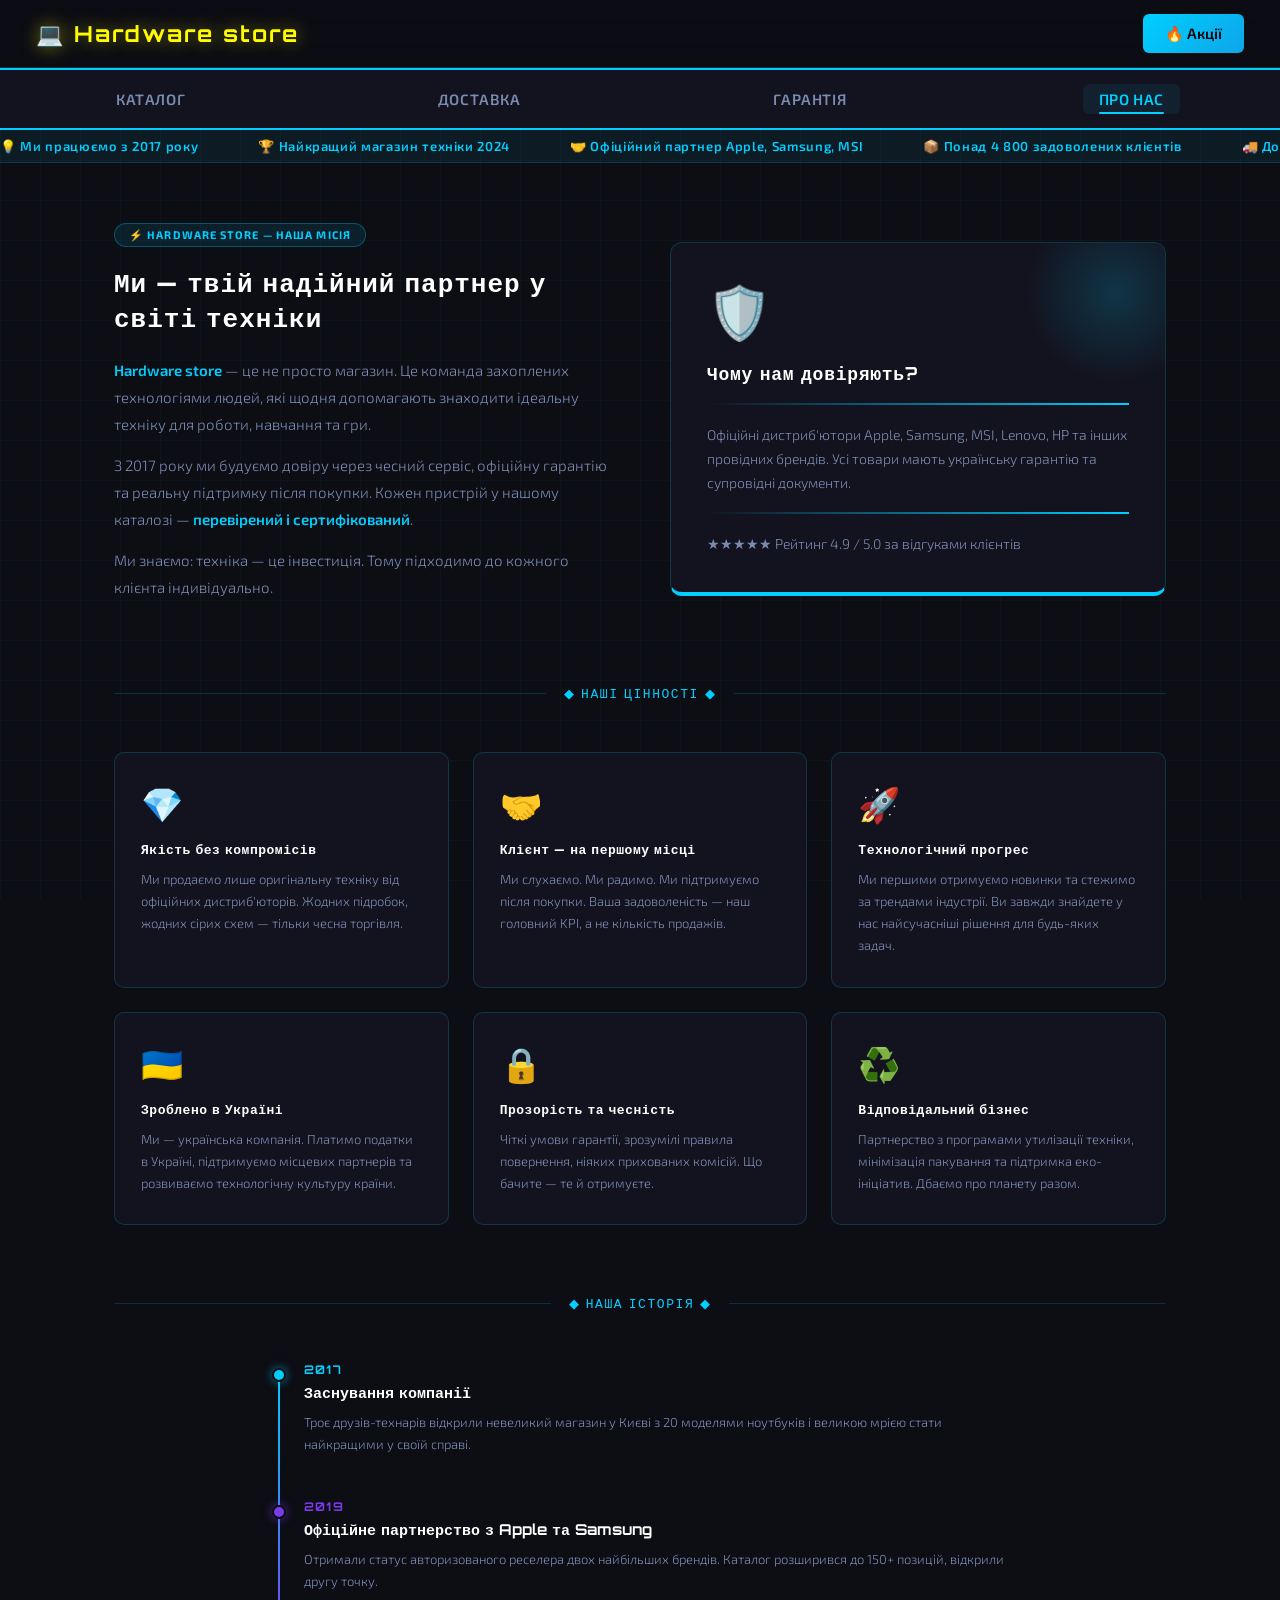
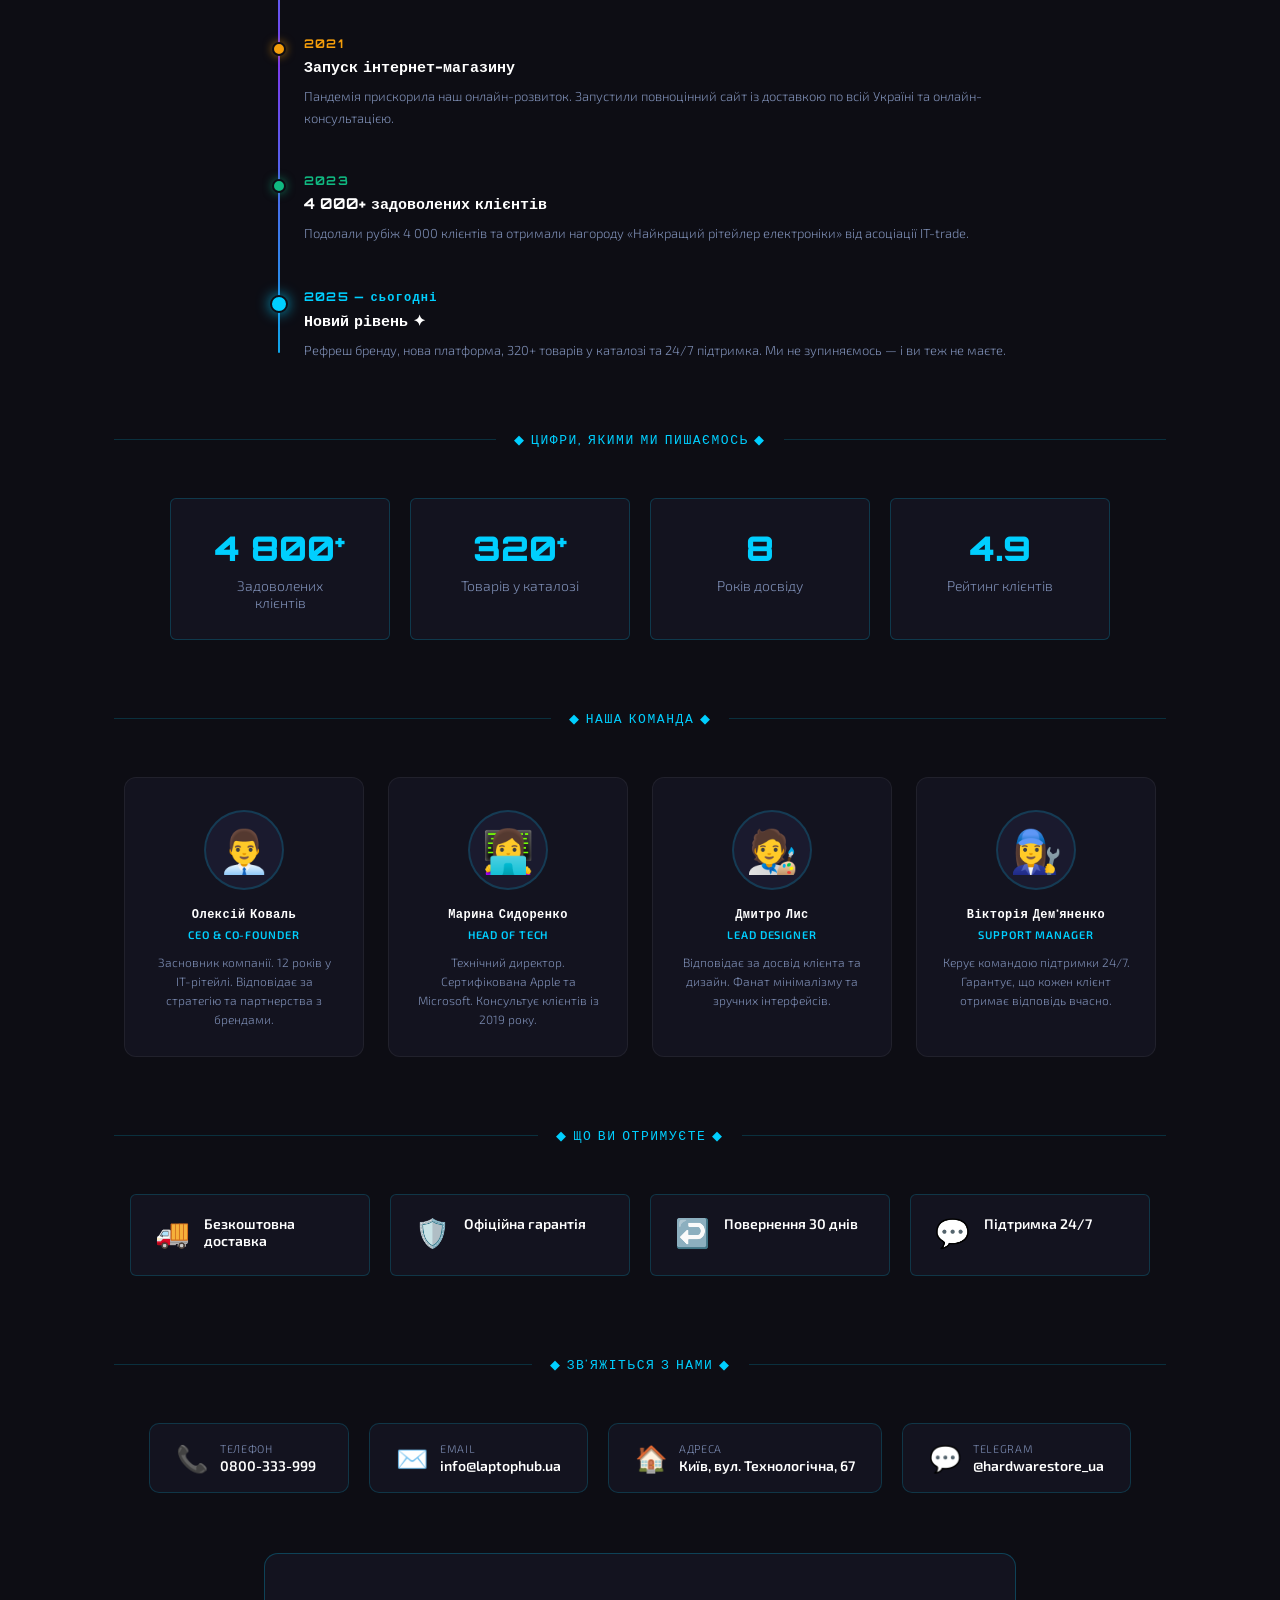
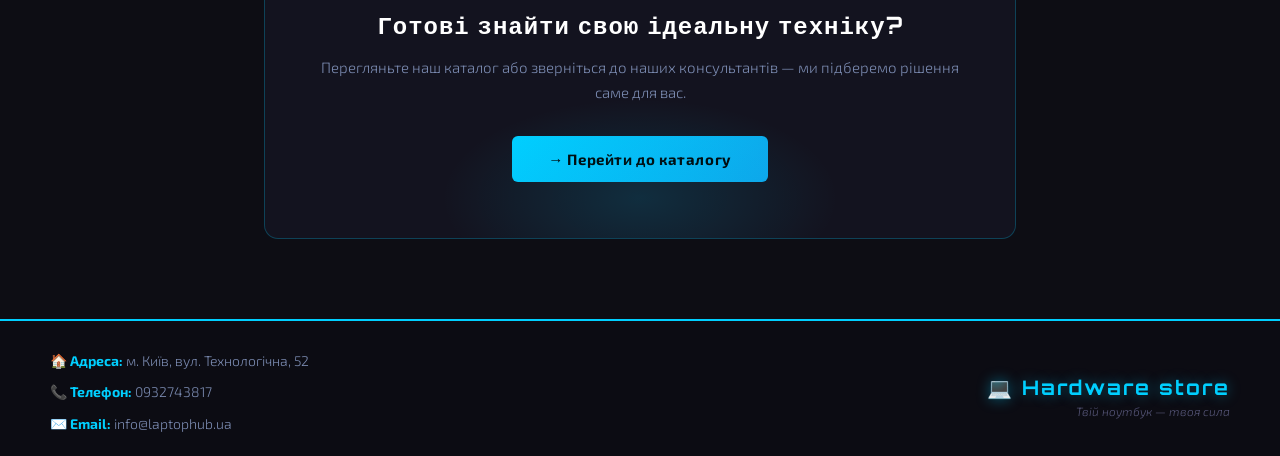
==== commit 26e2321d: "Update delivery link to point to sending.html" ====
--- a/about.html
+++ b/about.html
@@ -19,7 +19,7 @@
 
   <nav>
     <a class="nav-link" href="index.html">Каталог</a>
-    <a class="nav-link" href="#">Доставка</a>
+    <a class="nav-link" href="sending.html">Доставка</a>
     <a class="nav-link" href="#">Гарантія</a>
     <a class="nav-link active" href="about.html">Про нас</a>
   </nav>
--- a/about.css
+++ b/about.css
@@ -0,0 +1,414 @@
+  :root {
+      --bg:     #0d0d14;
+      --bg2:    #13131f;
+      --bg3:    #1a1a2e;
+      --cyan:   #00cfff;
+      --yellow: #fffb00;
+      --purple: #7c3aed;
+      --blue:   #0ea5e9;
+      --text:   #ccd6f6;
+      --muted:  #7a8ab0;
+      --border: rgba(0,207,255,0.18);
+      --r:      6px;
+    }
+
+    *, *::before, *::after { box-sizing: border-box; margin: 0; padding: 0; }
+
+    ::-webkit-scrollbar { width: 6px; }
+    ::-webkit-scrollbar-track { background: var(--bg); }
+    ::-webkit-scrollbar-thumb { background: var(--cyan); border-radius: 3px; }
+
+    body {
+      font-family: 'Exo 2', sans-serif;
+      font-weight: 300;
+      background-color: var(--bg);
+      color: var(--text);
+      overflow-x: hidden;
+    }
+
+    body::before {
+      content: '';
+      position: fixed;
+      inset: 0;
+      background-image:
+        linear-gradient(rgba(0,207,255,0.04) 1px, transparent 1px),
+        linear-gradient(90deg, rgba(0,207,255,0.04) 1px, transparent 1px);
+      background-size: 40px 40px;
+      pointer-events: none;
+      z-index: 0;
+    }
+
+    /* HEADER */
+    header {
+      position: sticky; top: 0; z-index: 200;
+      display: flex; justify-content: space-between; align-items: center;
+      padding: 14px 36px;
+      background-color: rgba(13,13,20,0.92);
+      backdrop-filter: blur(14px);
+      border-bottom: 1px solid var(--border);
+      animation: slideDown .5s ease both;
+    }
+    @keyframes slideDown {
+      from { transform: translateY(-100%); opacity: 0; }
+      to   { transform: translateY(0);     opacity: 1; }
+    }
+    .logo {
+      font-family: 'Orbitron', monospace;
+      font-size: 22px; font-weight: 700;
+      color: var(--yellow);
+      letter-spacing: 2px;
+      text-shadow: 0 0 18px rgba(255,251,0,.45);
+      transition: text-shadow .3s;
+    }
+    .logo:hover { text-shadow: 0 0 30px rgba(255,251,0,.8); }
+    .button {
+      background: linear-gradient(135deg, #00cfff 0%, #0ea5e9 100%);
+      color: #000; text-decoration: none;
+      padding: 10px 22px; font-size: 15px;
+      font-family: 'Exo 2', sans-serif; font-weight: 600;
+      border-radius: var(--r); border: none;
+      transition: box-shadow .3s, transform .2s;
+    }
+    .button:hover { box-shadow: 0 0 22px rgba(0,207,255,.6); transform: translateY(-2px); }
+
+    /* NAV */
+    nav {
+      position: relative; z-index: 10;
+      border-top: 2px solid var(--cyan); border-bottom: 2px solid var(--cyan);
+      padding: 14px 100px;
+      display: flex; gap: 10px; justify-content: space-between;
+      background-color: var(--bg2);
+    }
+    .nav-link {
+      font-size: 15px; font-weight: 600; color: var(--muted);
+      text-decoration: none; padding: 6px 16px; border-radius: var(--r);
+      letter-spacing: .04em; text-transform: uppercase; position: relative;
+      transition: color .3s, background .3s;
+    }
+    .nav-link::after {
+      content: ''; position: absolute;
+      bottom: 0; left: 16px; right: 16px;
+      height: 2px; background: var(--cyan);
+      transform: scaleX(0); transition: transform .3s; border-radius: 2px;
+    }
+    .nav-link:hover, .nav-link.active { color: var(--cyan); background: rgba(0,207,255,.07); }
+    .nav-link:hover::after, .nav-link.active::after { transform: scaleX(1); }
+
+    /* TICKER */
+    .ticker-wrap {
+      overflow: hidden; background: rgba(0,207,255,.07);
+      border-bottom: 1px solid var(--border); padding: 8px 0;
+      position: relative; z-index: 5;
+    }
+    .ticker {
+      display: flex; gap: 60px; width: max-content;
+      animation: ticker 30s linear infinite;
+    }
+    .ticker:hover { animation-play-state: paused; }
+    .ticker span {
+      font-size: 13px; font-weight: 600; color: var(--cyan);
+      white-space: nowrap; letter-spacing: .05em;
+    }
+    @keyframes ticker {
+      from { transform: translateX(0); }
+      to   { transform: translateX(-50%); }
+    }
+
+    /* KEYFRAMES */
+    @keyframes fadeUp {
+      from { opacity: 0; transform: translateY(24px); }
+      to   { opacity: 1; transform: translateY(0); }
+    }
+    @keyframes cardIn {
+      from { opacity: 0; transform: translateY(30px); }
+      to   { opacity: 1; transform: translateY(0); }
+    }
+    @keyframes shimmer {
+      0%   { background-position: -200% center; }
+      100% { background-position: 200% center; }
+    }
+
+    main { position: relative; z-index: 5; }
+
+    /* HERO */
+    .about-hero {
+      max-width: 1100px; margin: 60px auto 0; padding: 0 24px;
+      display: grid; grid-template-columns: 1fr 1fr; gap: 60px; align-items: center;
+    }
+    .about-tag {
+      display: inline-block;
+      background: rgba(0,207,255,.1); border: 1px solid rgba(0,207,255,.3);
+      color: var(--cyan); font-size: 11px; font-weight: 700;
+      letter-spacing: .1em; text-transform: uppercase;
+      padding: 4px 14px; border-radius: 100px;
+      margin-bottom: 18px; animation: fadeUp .5s ease both;
+    }
+    .about-hero-text h1 {
+      font-family: 'Orbitron', monospace;
+      font-size: 26px; font-weight: 700; color: #fff;
+      letter-spacing: 1px; margin-bottom: 22px; line-height: 1.35;
+      animation: fadeUp .6s ease .05s both;
+    }
+    .about-hero-text p {
+      color: var(--muted); font-size: 15px; line-height: 1.8;
+      margin-bottom: 14px; animation: fadeUp .6s ease .1s both;
+    }
+    .about-hero-text p strong { color: var(--cyan); font-weight: 600; }
+    .about-hero-visual { animation: fadeUp .7s ease .15s both; }
+    .about-card {
+      background: var(--bg2); border: 1px solid var(--border);
+      border-bottom: 4px solid var(--cyan); border-radius: 12px;
+      padding: 36px; position: relative; overflow: hidden;
+    }
+    .about-card::before {
+      content: ''; position: absolute; top: -40px; right: -40px;
+      width: 180px; height: 180px;
+      background: radial-gradient(circle, rgba(0,207,255,.18) 0%, transparent 70%);
+      pointer-events: none;
+    }
+    .about-card-icon { font-size: 52px; margin-bottom: 18px; display: block; }
+    .about-card h2 {
+      font-family: 'Orbitron', monospace; font-size: 18px; font-weight: 700;
+      color: #fff; margin-bottom: 14px; letter-spacing: .04em;
+    }
+    .about-card p { color: var(--muted); font-size: 14px; line-height: 1.7; }
+    .shine-bar {
+      height: 2px; margin: 18px 0;
+      background: linear-gradient(90deg, transparent, var(--cyan), transparent);
+      background-size: 200%; animation: shimmer 3s linear infinite;
+    }
+    .star-rating { margin-top: 8px; font-size: 13px; color: var(--cyan); }
+
+    /* DIVIDER */
+    .section-divider {
+      display: flex; align-items: center; gap: 18px;
+      max-width: 1100px; margin: 70px auto 50px; padding: 0 24px;
+    }
+    .section-divider::before, .section-divider::after {
+      content: ''; flex: 1; height: 1px; background: var(--border);
+    }
+    .section-divider span {
+      font-family: 'Orbitron', monospace; font-size: 13px; color: var(--cyan);
+      letter-spacing: .12em; text-transform: uppercase; white-space: nowrap;
+    }
+
+    /* VALUES */
+    .values-section { max-width: 1100px; margin: 0 auto; padding: 0 24px; }
+    .values-grid { display: grid; grid-template-columns: repeat(3, 1fr); gap: 24px; }
+    .value-card {
+      background: var(--bg2); border: 1px solid var(--border);
+      border-radius: 10px; padding: 30px 26px;
+      position: relative; overflow: hidden;
+      transition: transform .3s, border-color .3s, box-shadow .3s;
+      animation: cardIn .5s ease both;
+    }
+    .value-card:hover {
+      transform: translateY(-6px);
+      border-color: rgba(0,207,255,.45);
+      box-shadow: 0 12px 36px rgba(0,207,255,.12);
+    }
+    .value-card::before {
+      content: ''; position: absolute; top: 0; left: 0; right: 0; height: 2px;
+      background: linear-gradient(90deg, transparent, var(--cyan), transparent);
+      opacity: 0; transition: opacity .35s;
+    }
+    .value-card:hover::before { opacity: 1; }
+    .value-icon { font-size: 34px; margin-bottom: 16px; display: block; }
+    .value-title {
+      font-family: 'Orbitron', monospace; font-size: 13px; font-weight: 700;
+      color: #fff; margin-bottom: 10px; letter-spacing: .04em;
+    }
+    .value-desc { font-size: 13px; color: var(--muted); line-height: 1.7; }
+
+    /* TIMELINE */
+    .timeline-section { max-width: 800px; margin: 0 auto; padding: 0 24px; }
+    .timeline { position: relative; padding-left: 40px; }
+    .timeline::before {
+      content: ''; position: absolute; left: 14px; top: 8px; bottom: 8px;
+      width: 2px;
+      background: linear-gradient(to bottom, var(--cyan), var(--purple), var(--blue));
+      border-radius: 2px;
+    }
+    .tl-item { position: relative; margin-bottom: 44px; animation: fadeUp .5s ease both; }
+    .tl-item:nth-child(1) { animation-delay: .05s; }
+    .tl-item:nth-child(2) { animation-delay: .15s; }
+    .tl-item:nth-child(3) { animation-delay: .25s; }
+    .tl-item:nth-child(4) { animation-delay: .35s; }
+    .tl-item:nth-child(5) { animation-delay: .45s; }
+    .tl-dot {
+      position: absolute; left: -32px; top: 6px;
+      width: 14px; height: 14px; border-radius: 50%;
+      background: var(--cyan); border: 2px solid var(--bg);
+      box-shadow: 0 0 10px rgba(0,207,255,.6);
+    }
+    .tl-dot.purple { background: var(--purple); box-shadow: 0 0 10px rgba(124,58,237,.6); }
+    .tl-dot.amber  { background: #f59e0b;       box-shadow: 0 0 10px rgba(245,158,11,.6); }
+    .tl-dot.green  { background: #10b981;       box-shadow: 0 0 10px rgba(16,185,129,.6); }
+    .tl-dot.big    { width: 18px; height: 18px; left: -34px; box-shadow: 0 0 14px rgba(0,207,255,.8); }
+    .tl-year {
+      font-family: 'Orbitron', monospace; font-size: 12px;
+      color: var(--cyan); letter-spacing: .1em; margin-bottom: 6px; font-weight: 700;
+    }
+    .tl-year.purple { color: var(--purple); }
+    .tl-year.amber  { color: #f59e0b; }
+    .tl-year.green  { color: #10b981; }
+    .tl-title {
+      font-family: 'Orbitron', monospace; font-size: 15px;
+      font-weight: 700; color: #fff; margin-bottom: 8px;
+    }
+    .tl-desc { font-size: 13px; color: var(--muted); line-height: 1.7; }
+
+    /* STATS */
+    .stats { max-width: 1100px; margin: 0 auto; padding: 0 20px; }
+    .stats-row { display: flex; flex-wrap: wrap; justify-content: center; gap: 20px; }
+    .stat-box {
+      background: var(--bg2); border: 1px solid rgba(0,207,255,.2);
+      border-radius: var(--r); padding: 28px 40px; width: 220px;
+      text-align: center; color: white; cursor: default;
+      transition: background .4s, border-color .4s, transform .3s, box-shadow .3s;
+    }
+    .stat-box:hover {
+      background: var(--bg3); border-color: orange;
+      transform: translateY(-4px); box-shadow: 0 10px 30px rgba(255,165,0,.15);
+    }
+    .stat-number {
+      font-family: 'Orbitron', monospace; font-size: 34px; font-weight: 900;
+      color: var(--cyan); margin-bottom: 8px; transition: color .4s;
+    }
+    .stat-number sup { font-size: 22px; }
+    .stat-box:hover .stat-number { color: orange; }
+    .stat-label { font-size: 14px; color: var(--muted); }
+
+    /* TEAM */
+    .team-section { max-width: 1100px; margin: 0 auto; padding: 0 24px; }
+    .team-grid { display: flex; flex-wrap: wrap; gap: 24px; justify-content: center; }
+    .team-card {
+      background: var(--bg2); border: 1px solid rgba(255,255,255,.06);
+      border-radius: 12px; width: 240px; padding: 32px 24px 26px;
+      text-align: center; position: relative; overflow: hidden;
+      transition: transform .35s, box-shadow .35s, border-color .35s;
+      animation: cardIn .5s ease both;
+    }
+    .team-card:nth-child(1) { animation-delay: .05s; }
+    .team-card:nth-child(2) { animation-delay: .13s; }
+    .team-card:nth-child(3) { animation-delay: .21s; }
+    .team-card:nth-child(4) { animation-delay: .29s; }
+    .team-card:hover { transform: translateY(-8px); box-shadow: 0 16px 44px rgba(0,207,255,.18); border-color: var(--cyan); }
+    .team-card::after {
+      content: ''; position: absolute; bottom: 0; left: 0; right: 0;
+      height: 3px; background: linear-gradient(90deg, transparent, var(--cyan), transparent);
+      opacity: 0; transition: opacity .35s;
+    }
+    .team-card:hover::after { opacity: 1; }
+    .team-avatar {
+      width: 80px; height: 80px; border-radius: 50%;
+      border: 2px solid var(--border); margin: 0 auto 16px;
+      font-size: 42px; display: flex; align-items: center; justify-content: center;
+      background: var(--bg3); transition: border-color .35s;
+    }
+    .team-card:hover .team-avatar { border-color: var(--cyan); }
+    .team-name {
+      font-family: 'Orbitron', monospace; font-size: 12px; font-weight: 700;
+      color: #fff; margin-bottom: 6px; letter-spacing: .04em;
+    }
+    .team-role {
+      font-size: 11px; color: var(--cyan); font-weight: 600;
+      letter-spacing: .08em; text-transform: uppercase; margin-bottom: 12px;
+    }
+    .team-bio { font-size: 12px; color: var(--muted); line-height: 1.6; }
+
+    /* FEATURES */
+    .features-row {
+      display: flex; flex-wrap: wrap; gap: 20px;
+      max-width: 1100px; margin: 0 auto 80px; padding: 0 20px; justify-content: center;
+    }
+    .feat-item {
+      display: flex; align-items: flex-start; gap: 14px;
+      background: var(--bg2); border: 1px solid var(--border);
+      border-radius: var(--r); padding: 20px 24px; width: 240px;
+      cursor: default; transition: border-color .3s, transform .3s;
+    }
+    .feat-item:hover { border-color: var(--cyan); transform: translateY(-4px); }
+    .feat-icon { font-size: 28px; flex-shrink: 0; }
+    .feat-body strong { display: block; font-size: 14px; font-weight: 600; color: #fff; margin-bottom: 6px; }
+    .feat-tip {
+      display: block; font-size: 12px; color: var(--muted); line-height: 1.5;
+      max-height: 0; overflow: hidden; opacity: 0;
+      transition: max-height .35s ease, opacity .35s;
+    }
+    .feat-item:hover .feat-tip { max-height: 60px; opacity: 1; }
+
+    /* CONTACTS */
+    .contacts-bar {
+      max-width: 1100px; margin: 0 auto 60px; padding: 0 24px;
+      display: flex; flex-wrap: wrap; gap: 20px; justify-content: center;
+    }
+    .contact-chip {
+      display: flex; align-items: center; gap: 12px;
+      background: var(--bg2); border: 1px solid var(--border);
+      border-radius: 10px; padding: 18px 26px;
+      text-decoration: none; color: var(--text); font-size: 14px; min-width: 200px;
+      transition: border-color .3s, transform .3s, box-shadow .3s;
+    }
+    .contact-chip:hover { border-color: var(--cyan); transform: translateY(-4px); box-shadow: 0 10px 30px rgba(0,207,255,.13); }
+    .contact-chip-icon { font-size: 26px; }
+    .contact-chip-label { font-size: 11px; color: var(--muted); margin-bottom: 2px; letter-spacing: .06em; text-transform: uppercase; }
+    .contact-chip-val { font-weight: 600; color: #fff; }
+
+    /* CTA */
+    .cta-block { max-width: 800px; margin: 0 auto 80px; padding: 0 24px; text-align: center; }
+    .cta-inner {
+      background: var(--bg2); border: 1px solid rgba(0,207,255,.25);
+      border-radius: 14px; padding: 56px 48px;
+      position: relative; overflow: hidden;
+    }
+    .cta-inner::before {
+      content: ''; position: absolute; bottom: -60px; left: 50%;
+      transform: translateX(-50%); width: 400px; height: 200px;
+      background: radial-gradient(ellipse, rgba(0,207,255,.14) 0%, transparent 70%);
+      pointer-events: none;
+    }
+    .cta-inner h2 {
+      font-family: 'Orbitron', monospace; font-size: 24px; font-weight: 700;
+      color: #fff; margin-bottom: 14px; letter-spacing: .04em;
+    }
+    .cta-inner p { color: var(--muted); font-size: 15px; margin-bottom: 30px; line-height: 1.7; }
+    .cta-btn {
+      background: linear-gradient(135deg, var(--cyan) 0%, #0ea5e9 100%);
+      color: #000; font-family: 'Exo 2', sans-serif; font-weight: 700;
+      font-size: 15px; padding: 14px 36px; border-radius: var(--r);
+      text-decoration: none; display: inline-block;
+      transition: box-shadow .3s, transform .2s; letter-spacing: .04em;
+    }
+    .cta-btn:hover { box-shadow: 0 0 28px rgba(0,207,255,.6); transform: translateY(-2px); }
+
+    /* FOOTER */
+    footer {
+      position: relative; z-index: 5;
+      background-color: rgba(13,13,20,.96); border-top: 2px solid var(--cyan);
+      display: flex; justify-content: space-between; align-items: center;
+      padding: 28px 50px; backdrop-filter: blur(10px);
+    }
+    .footer-text { font-size: 14px; color: var(--muted); margin-bottom: 8px; line-height: 1.7; }
+    .footer-text span { color: var(--cyan); font-weight: 700; }
+    .address::before { content: "🏠 "; }
+    .tel::before     { content: "📞 "; }
+    .mail::before    { content: "✉️ "; }
+    .footer-logo { text-align: right; }
+    .footer-logo-text {
+      font-family: 'Orbitron', monospace; font-size: 20px; font-weight: 700;
+      color: var(--cyan); letter-spacing: 2px; text-shadow: 0 0 14px rgba(0,207,255,.4);
+    }
+    .footer-slogan { font-size: 12px; color: #555577; margin-top: 4px; font-style: italic; }
+
+    /* RESPONSIVE */
+    @media (max-width: 900px) {
+      nav { padding: 12px 20px; flex-wrap: wrap; gap: 6px; }
+      .about-hero { grid-template-columns: 1fr; gap: 32px; }
+      .values-grid { grid-template-columns: 1fr; }
+      .team-card { width: 100%; max-width: 340px; }
+      .feat-item { width: 100%; max-width: 340px; }
+      footer { flex-direction: column; gap: 20px; text-align: center; }
+      .footer-logo { text-align: center; }
+      .stats-row { flex-direction: column; align-items: center; }
+    }
